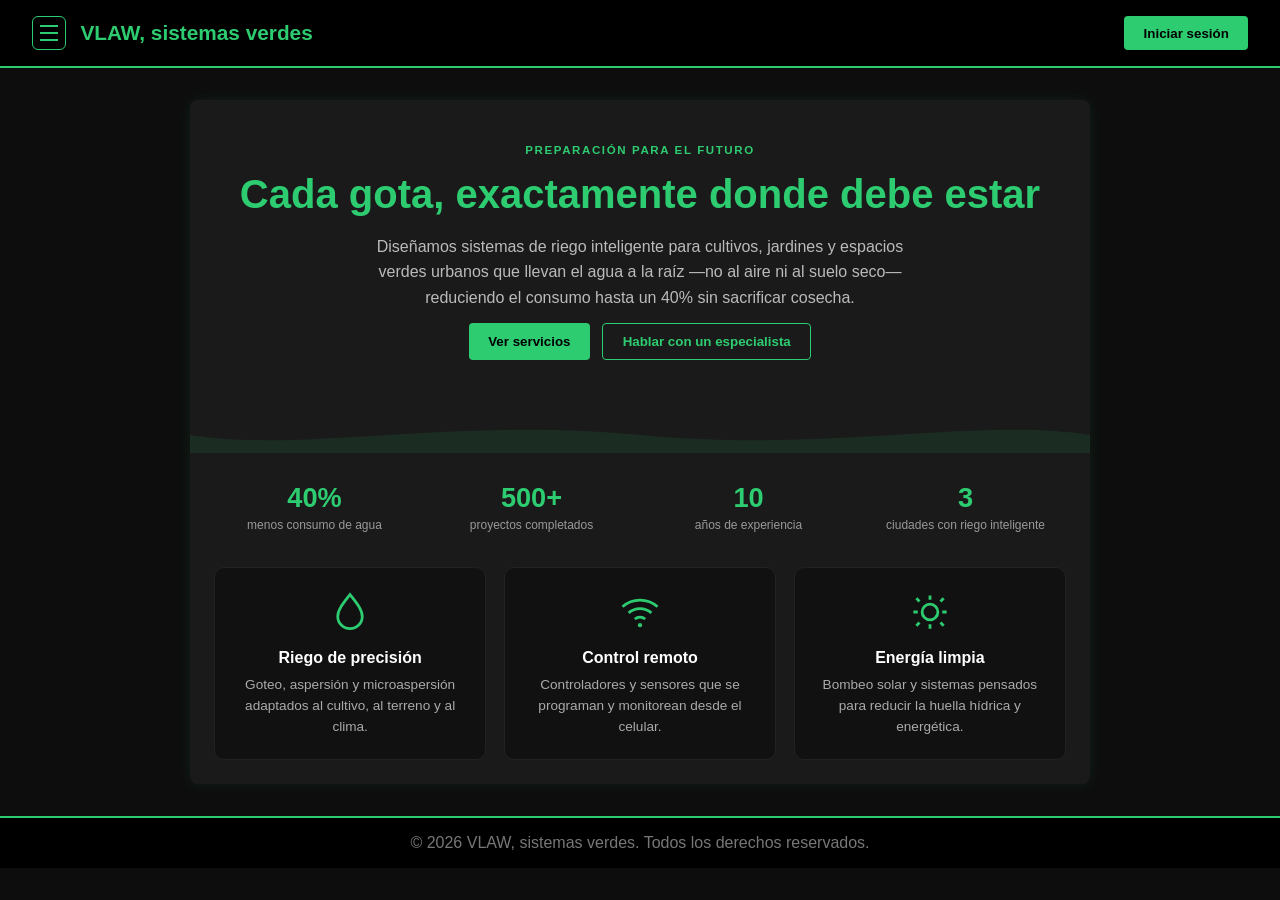
==== index.html @ fd0aefe2 "Rename vlaw.html to index.html" ====
<!DOCTYPE html>
<html lang="es">
<head>
<meta charset="UTF-8">
<meta name="viewport" content="width=device-width, initial-scale=1.0">
<title></title>
<style>
  * { margin: 0; padding: 0; box-sizing: border-box; }
  body {
    font-family: Arial, sans-serif;
    background: #0d0d0d;
    color: #e0e0e0;
  }

  .topbar { position: relative; }

  header {
    background: #000;
    color: #fff;
    padding: 1rem 2rem;
    display: flex;
    justify-content: space-between;
    align-items: center;
    border-bottom: 2px solid #2ecc71;
  }

  .brand { display: flex; align-items: center; gap: 0.9rem; }

  header h1 { color: #2ecc71; font-size: 1.3rem; }

  .btn {
    background: #2ecc71;
    color: #000;
    border: none;
    padding: 0.6rem 1.2rem;
    border-radius: 4px;
    cursor: pointer;
    font-weight: bold;
  }
  .btn:hover { background: #27ae60; }

  .btn-outline {
    background: none;
    border: 1px solid #2ecc71;
    color: #2ecc71;
  }
  .btn-outline:hover { background: rgba(46, 204, 113, 0.12); }

  /* Botón de menú (hamburguesa) */
  .menu-toggle {
    display: flex;
    flex-direction: column;
    justify-content: center;
    gap: 5px;
    width: 34px;
    height: 34px;
    background: none;
    border: 1px solid #2ecc71;
    border-radius: 6px;
    cursor: pointer;
    padding: 0;
  }
  .menu-toggle .bar {
    display: block;
    width: 18px;
    height: 2px;
    margin: 0 auto;
    background: #2ecc71;
    transition: transform 0.25s ease, opacity 0.25s ease;
  }
  .menu-toggle[aria-expanded="true"] .bar:nth-child(1) { transform: translateY(7px) rotate(45deg); }
  .menu-toggle[aria-expanded="true"] .bar:nth-child(2) { opacity: 0; }
  .menu-toggle[aria-expanded="true"] .bar:nth-child(3) { transform: translateY(-7px) rotate(-45deg); }

  /* Menú desplegable de navegación */
  nav.tabs {
    position: absolute;
    top: 100%;
    left: 2rem;
    display: flex;
    flex-direction: column;
    width: 240px;
    max-height: 0;
    overflow: hidden;
    opacity: 0;
    background: #111;
    border: 1px solid #2ecc71;
    border-radius: 0 0 10px 10px;
    box-shadow: 0 14px 30px rgba(0, 0, 0, 0.5);
    transition: max-height 0.28s ease, opacity 0.2s ease;
    z-index: 60;
  }

  nav.tabs.open {
    max-height: 620px;
    opacity: 1;
    padding: 0.4rem 0;
  }

  nav.tabs button {
    background: none;
    border: none;
    color: #ccc;
    text-align: left;
    padding: 0.7rem 1.1rem;
    cursor: pointer;
    font-size: 0.92rem;
    border-left: 3px solid transparent;
  }

  nav.tabs button:hover { color: #2ecc71; background: rgba(46, 204, 113, 0.06); }
  nav.tabs button.active {
    color: #2ecc71;
    border-left: 3px solid #2ecc71;
    font-weight: bold;
    background: rgba(46, 204, 113, 0.08);
  }

  main {
    max-width: 900px;
    margin: 2rem auto;
    padding: 1.5rem;
    background: #1a1a1a;
    border-radius: 8px;
    box-shadow: 0 0 15px rgba(46, 204, 113, 0.1);
    min-height: 50vh;
  }

  .tab-content { display: none; }
  .tab-content.active { display: block; }

  .tab-content h2 { color: #2ecc71; margin-bottom: 1rem; }
  .tab-content p { line-height: 1.6; margin-bottom: 0.8rem; }

  /* ---- Inicio visual (hero, stats, features) ---- */
  .hero { text-align: center; padding: 1rem 0.5rem 2rem; }

  .eyebrow {
    display: inline-block;
    color: #2ecc71;
    text-transform: uppercase;
    letter-spacing: 0.14em;
    font-size: 0.72rem;
    font-weight: bold;
    margin-bottom: 0.9rem;
  }

  .hero-title {
    font-size: clamp(1.7rem, 4vw, 2.5rem);
    line-height: 1.18;
    color: #fff;
    font-weight: 800;
    margin-bottom: 1rem;
  }   

  .hero-sub { 
    max-width: 540px;
    margin: 0 auto 1.6rem;
    color: #bbb;
    line-height: 1.65;
  }

  .hero-actions {
    display: flex;
    gap: 0.8rem;
    justify-content: center;
    flex-wrap: wrap;
  }

  .wave-divider { line-height: 0; margin: 1.6rem -1.5rem 0; }
  .wave-divider svg { width: 100%; height: 36px; display: block; }
  .wave-divider path { fill: rgba(46, 204, 113, 0.1); }

  .stat-grid {
    display: grid;
    grid-template-columns: repeat(auto-fit, minmax(120px, 1fr));
    gap: 1rem;
    text-align: center;
    margin: 1.8rem 0 2.2rem;
  }

  .stat-num { display: block; font-size: 1.7rem; font-weight: 800; color: #2ecc71; }
  .stat-label { display: block; font-size: 0.75rem; color: #999; margin-top: 0.25rem; }

  .feature-grid {
    display: grid;
    grid-template-columns: repeat(auto-fit, minmax(210px, 1fr));
    gap: 1.1rem;
  }

  .feature {
    background: #111;
    border: 1px solid #222;
    border-radius: 10px;
    padding: 1.4rem 1.1rem;
    text-align: center;
    transition: border-color 0.2s ease, transform 0.2s ease;
  }
  .feature:hover { border-color: #2ecc71; transform: translateY(-3px); }

  .feature-icon {
    width: 42px;
    height: 42px;
    margin: 0 auto 0.8rem;
    color: #2ecc71;
  }

  .feature h3 { color: #fff; font-size: 1rem; margin-bottom: 0.4rem; }
  .feature p { font-size: 0.85rem; color: #aaa; line-height: 1.55; margin-bottom: 0; }

  footer {
    text-align: center;
    padding: 1rem;
    background: #000;
    color: #777;
    border-top: 2px solid #2ecc71;
  }

  /* Modal de usuarios */
  .modal-overlay {
    display: none;
    position: fixed;
    top: 0; left: 0; right: 0; bottom: 0;
    background: rgba(0,0,0,0.8);
    justify-content: center;
    align-items: center;
    z-index: 100;
  }
  .modal-overlay.active { display: flex; }

  .modal {
    background: #1a1a1a;
    border: 1px solid #2ecc71;
    padding: 2rem;
    border-radius: 8px;
    width: 90%;
    max-width: 350px;
  }

  .modal h2 { color: #2ecc71; margin-bottom: 1rem; }

  .modal input {
    width: 100%;
    padding: 0.6rem;
    margin-bottom: 0.8rem;
    background: #0d0d0d;
    border: 1px solid #333;
    color: #fff;
    border-radius: 4px;
  }

  .modal .switch-link {
    color: #2ecc71;
    cursor: pointer;
    font-size: 0.85rem;
    text-decoration: underline;
  }

  .modal .close-btn {
    background: none;
    border: none;
    color: #aaa;
    float: right;
    cursor: pointer;
    font-size: 1.2rem;
  }

  .msg { font-size: 0.85rem; margin-top: 0.5rem; }
  .msg.error { color: #e74c3c; }
  .msg.success { color: #2ecc71; }

  #userPanel { display: none; align-items: center; gap: 0.8rem; }

  /* Tarjetas dinámicas genéricas (usadas en todas las pestañas) */
  .card-grid {
    display: grid;
    grid-template-columns: repeat(auto-fit, minmax(230px, 1fr));
    gap: 1rem;
    margin-top: 1rem;
  }

  .info-card {
    background: #111;
    border: 1px solid #2a2a2a;
    border-radius: 8px;
    padding: 1rem;
    transition: border-color 0.2s ease, transform 0.2s ease;
  }

  .info-card:hover {
    border-color: #2ecc71;
    transform: translateY(-2px);
  }

  .info-card h3 {
    color: #2ecc71;
    margin-bottom: 0.5rem;
    font-size: 1.05rem;
  }

  .info-card p {
    font-size: 0.9rem;
    line-height: 1.5;
    color: #ccc;
    margin-bottom: 0.8rem;
  }

  .info-card .info-btn {
    background: none;
    border: 1px solid #2ecc71;
    color: #2ecc71;
    padding: 0.4rem 0.8rem;
    border-radius: 4px;
    cursor: pointer;
    font-size: 0.85rem;
    width: 100%;
  }

  .info-card .info-btn:hover {
    background: #2ecc71;
    color: #000;
  }

  /* Recuadro dinámico de "más información" */
  .info-box {
    display: none;
    margin-top: 0.8rem;
    padding-top: 0.8rem;
    border-top: 1px dashed #333;
  }

  .info-box.active { display: block; }

  .info-box .detalle-text {
    font-size: 0.87rem;
    line-height: 1.55;
    color: #ccc;
    margin-bottom: 0.4rem;
  }

  .info-box .info-img {
    display: block;
    width: 100%;
    height: 150px;
    object-fit: cover;
    border-radius: 6px;
    margin-bottom: 0.7rem;
    background: #0d0d0d;
  }

  .info-box .img-credit {
    font-size: 0.7rem;
    color: #666;
    margin-bottom: 0;
  }

  /* Variante acordeón para Preguntas Frecuentes */
  .faq-grid { grid-template-columns: 1fr; }
  .faq-grid .info-card { padding: 0.9rem 1.1rem; }
  .faq-grid .info-card h3 { font-size: 0.95rem; margin-bottom: 0; }
  .faq-grid .info-btn { width: auto; margin-top: 0.6rem; }
</style>
</head>
<body>

<div class="topbar" id="topBar">
  <header>
    <div class="brand">
      <button class="menu-toggle" id="menuToggle" aria-label="Abrir menú de navegación" aria-expanded="false">
        <span class="bar"></span>
        <span class="bar"></span>
        <span class="bar"></span>
      </button>
      <h1>VLAW, sistemas verdes</h1>
    </div>
    <div id="authArea">
      <button class="btn" id="loginBtn">Iniciar sesión</button>
      <div id="userPanel">
        <span id="userName" style="color:#2ecc71;"></span>
        <button class="btn" id="logoutBtn">Salir</button>
      </div>
    </div>
  </header>

  <nav class="tabs" id="tabsNav"></nav>
</div>

<main id="contenido"></main>

<footer>
  <p>&copy; 2026 VLAW, sistemas verdes.
    Todos los derechos reservados.</p>
</footer>

<!-- Modal de Login/Registro -->
<div class="modal-overlay" id="modalOverlay">
  <div class="modal">
    <button class="close-btn" id="closeModal">&times;</button>

    <div id="loginForm">
      <h2>Iniciar sesión</h2>
      <input type="text" id="loginUser" placeholder="Usuario">
      <input type="password" id="loginPass" placeholder="Contraseña">
      <button class="btn" id="loginSubmit" style="width:100%;">Entrar</button>
      <p class="msg" id="loginMsg"></p>
      <p style="margin-top:1rem;">¿No tienes cuenta?
        <span class="switch-link" id="showRegister">Regístrate</span>
      </p>
    </div>

    <div id="registerForm" style="display:none;">
      <h2>Crear cuenta</h2>
      <input type="text" id="regUser" placeholder="Usuario">
      <input type="password" id="regPass" placeholder="Contraseña">
      <button class="btn" id="registerSubmit" style="width:100%;">Registrarme</button>
      <p class="msg" id="registerMsg"></p>
      <p style="margin-top:1rem;">¿Ya tienes cuenta?
        <span class="switch-link" id="showLogin">Inicia sesión</span>
      </p>
    </div>
  </div>
</div>

<script>
  // ---------- Contenido de las 10 pestañas ----------
  const tabs = [
    {
      title: "Inicio",
      content: `
      <div class="hero">
        <span class="eyebrow">Preparación para el futuro</span>
        <h2 class="hero-title">Cada gota, exactamente donde debe estar</h2>
        <p class="hero-sub">Diseñamos sistemas de riego inteligente para cultivos, jardines y espacios verdes urbanos que llevan el agua a la raíz —no al aire ni al suelo seco— reduciendo el consumo hasta un 40% sin sacrificar cosecha.</p>
        <div class="hero-actions">
          <button class="btn" id="heroCta">Ver servicios</button>
          <button class="btn btn-outline" id="heroContact">Hablar con un especialista</button>
        </div>
      </div>

      <div class="wave-divider" aria-hidden="true">
        <svg viewBox="0 0 1200 60" preserveAspectRatio="none">
          <path d="M0,30 C150,60 350,0 600,30 C850,60 1050,0 1200,30 L1200,60 L0,60 Z"></path>
        </svg>
      </div>

      <div class="stat-grid">
        <div class="stat"><span class="stat-num">40%</span><span class="stat-label">menos consumo de agua</span></div>
        <div class="stat"><span class="stat-num">500+</span><span class="stat-label">proyectos completados</span></div>
        <div class="stat"><span class="stat-num">10</span><span class="stat-label">años de experiencia</span></div>
        <div class="stat"><span class="stat-num">3</span><span class="stat-label">ciudades con riego inteligente</span></div>
      </div>

      <div class="feature-grid">
        <div class="feature">
          <svg class="feature-icon" viewBox="0 0 24 24" fill="none" stroke="currentColor" stroke-width="1.6">
            <path d="M12 2c3.5 4.5 7 8.5 7 12.5A7 7 0 1 1 5 14.5C5 10.5 8.5 6.5 12 2Z"/>
          </svg>
          <h3>Riego de precisión</h3>
          <p>Goteo, aspersión y microaspersión adaptados al cultivo, al terreno y al clima.</p>
        </div>
        <div class="feature">
          <svg class="feature-icon" viewBox="0 0 24 24" fill="none" stroke="currentColor" stroke-width="1.6">
            <path d="M2 9a15 15 0 0 1 20 0M5.5 12.5a10 10 0 0 1 13 0M9 16a5 5 0 0 1 6 0"/>
            <circle cx="12" cy="19.5" r="1.2" fill="currentColor" stroke="none"/>
          </svg>
          <h3>Control remoto</h3>
          <p>Controladores y sensores que se programan y monitorean desde el celular.</p>
        </div>
        <div class="feature">
          <svg class="feature-icon" viewBox="0 0 24 24" fill="none" stroke="currentColor" stroke-width="1.6">
            <circle cx="12" cy="12" r="4.5"/>
            <path d="M12 2.5v2.5M12 19v2.5M4.2 4.2l1.8 1.8M18 18l1.8 1.8M2.5 12H5M19 12h2.5M4.2 19.8 6 18M18 6l1.8-1.8"/>
          </svg>
          <h3>Energía limpia</h3>
          <p>Bombeo solar y sistemas pensados para reducir la huella hídrica y energética.</p>
        </div>
      </div>`
    },
    {
      title: "Sobre Nosotros",
      content: `<h2>Sobre Nosotros</h2>
      <p>Fundada en 2015, VLAW, sistemas verdes nació con la misión de reducir el desperdicio de agua en la agricultura.</p>
      <div class="card-grid" id="grid-sobre"></div>`
    },
    {
      title: "Servicios",
      content: `<h2>Nuestros Servicios</h2>
      <p>Diseño e instalación de sistemas de riego, mantenimiento y consultoría en eficiencia hídrica.</p>
      <div class="card-grid" id="serviciosGrid"></div>`
    },
    {
      title: "Sistemas de Riego",
      content: `<h2>Sistemas de Riego</h2>
      <p>Cada cultivo y cada terreno necesita un método distinto. Estas son nuestras principales tecnologías.</p>
      <div class="card-grid" id="grid-sistemas"></div>`
    },
    {
      title: "Productos",
      content: `<h2>Productos</h2>
      <p>Equipamiento de alta durabilidad, pensado para funcionar en campo durante años.</p>
      <div class="card-grid" id="grid-productos"></div>`
    },
    {
      title: "Proyectos",
      content: `<h2>Proyectos Destacados</h2>
      <p>Algunos de los proyectos que reflejan nuestro trabajo en distintas escalas.</p>
      <div class="card-grid" id="grid-proyectos"></div>`
    },
    {
      title: "Clientes",
      content: `<h2>Nuestros Clientes</h2>
      <p>Más de 500 proyectos completados junto a distintos tipos de clientes en los últimos 10 años.</p>
      <div class="card-grid" id="grid-clientes"></div>`
    },
    {
      title: "Sostenibilidad",
      content: `<h2>Sostenibilidad</h2>
      <p>El agua es un recurso finito. Así es como la cuidamos en cada proyecto.</p>
      <div class="card-grid" id="grid-sostenibilidad"></div>`
    },
    {
      title: "Preguntas Frecuentes",
      content: `<h2>Preguntas Frecuentes</h2>
      <p>Toca una pregunta para ver la respuesta.</p>
      <div class="card-grid faq-grid" id="grid-faq"></div>`
    },
    {
      title: "Contacto",
      content: `<h2>Contacto</h2>
      <p>Escríbenos directamente o elige el área con la que quieres hablar.</p>
      <div class="card-grid" id="grid-contacto"></div>
      <p style="margin-top:1.2rem; color:#888; font-size:0.85rem;">Correo general: contacto@vlaw.com · Tel: +52 55 1234 5678 · Av. del Agua 123, Ciudad Verde.</p>`
    }
  ];

  const tabsNav = document.getElementById('tabsNav');
  const contenido = document.getElementById('contenido');
  const menuToggle = document.getElementById('menuToggle');

  function cerrarMenu() {
    tabsNav.classList.remove('open');
    menuToggle.setAttribute('aria-expanded', 'false');
  }

  menuToggle.addEventListener('click', (e) => {
    e.stopPropagation();
    const abierto = tabsNav.classList.toggle('open');
    menuToggle.setAttribute('aria-expanded', abierto ? 'true' : 'false');
  });

  document.addEventListener('click', (e) => {
    if (!tabsNav.contains(e.target) && !menuToggle.contains(e.target)) {
      cerrarMenu();
    }
  });

  tabs.forEach((tab, i) => {
    const btn = document.createElement('button');
    btn.textContent = tab.title;
    btn.className = i === 0 ? 'active' : '';
    btn.addEventListener('click', () => {
      activarTab(i);
      cerrarMenu();
    });
    tabsNav.appendChild(btn);

    const div = document.createElement('div');
    div.className = 'tab-content' + (i === 0 ? ' active' : '');
    div.innerHTML = tab.content;
    contenido.appendChild(div);
  });

  document.getElementById('heroCta')?.addEventListener('click', () => activarTab(2));
  document.getElementById('heroContact')?.addEventListener('click', () => activarTab(9));

  function activarTab(index) {
    document.querySelectorAll('nav.tabs button').forEach((b, i) => {
      b.classList.toggle('active', i === index);
    });
    document.querySelectorAll('.tab-content').forEach((c, i) => {
      c.classList.toggle('active', i === index);
    });
  }

  // ---------- Motor genérico de tarjetas dinámicas ----------
  // Cada pestaña (excepto Inicio) usa este mismo motor para pintar
  // tarjetas con un recuadro expandible de "más información": texto
  // ampliado + una foto de referencia del tema.
  function crearTarjetas(gridId, items, opciones = {}) {
    const grid = document.getElementById(gridId);
    if (!grid) return;

    const textoBoton = opciones.textoBoton || 'Más información';

    grid.innerHTML = items.map(it => `
      <div class="info-card" data-id="${it.id}">
        <h3>${it.titulo}</h3>
        ${it.resumen ? `<p>${it.resumen}</p>` : ''}
        <button class="info-btn" data-target="info-${gridId}-${it.id}" data-default-text="${textoBoton}">${textoBoton}</button>
        <div class="info-box" id="info-${gridId}-${it.id}">
          ${it.imagen ? `<img class="info-img" src="${it.imagen.src}" alt="${it.imagen.alt}" loading="lazy">` : ''}
          ${it.detalle ? `<p class="detalle-text">${it.detalle}</p>` : ''}
          ${it.imagen ? `<p class="img-credit">Foto: ${it.imagen.credito}</p>` : ''}
        </div>
      </div>
    `).join('');

    // Botón "Más información" / "Ver respuesta": abre/cierra el recuadro de esa tarjeta
    grid.querySelectorAll('.info-btn').forEach(btn => {
      btn.addEventListener('click', () => {
        const box = document.getElementById(btn.dataset.target);
        const yaActivo = box.classList.contains('active');
        grid.querySelectorAll('.info-box.active').forEach(b => b.classList.remove('active'));
        grid.querySelectorAll('.info-btn').forEach(b => { b.textContent = b.dataset.defaultText; });
        if (!yaActivo) {
          box.classList.add('active');
          btn.textContent = 'Ocultar';
        }
      });
    });
  }

  // Imágenes libres (Wikimedia Commons) reutilizadas por tema
  const img = (archivo, alt, credito) => ({
    src: `https://commons.wikimedia.org/wiki/Special:FilePath/${archivo}?width=500`,
    alt, credito
  });

  const fotoGoteo = img('Drip_irrigation_%282552390830%29.jpg', 'Riego por goteo en un cultivo', 'Wikimedia Commons (CC BY 2.0)');
  const fotoGoteoMulch = img('Drip_irrigation_and_mulching.jpg', 'Riego por goteo con cobertura de mulch', 'Wikimedia Commons (CC BY-SA 4.0)');
  const fotoVinedo = img('VineyardDrip.JPG', 'Riego por goteo en un viñedo', 'Wikimedia Commons');
  const fotoFuga = img('Irrigation_drip_leaks.jpg', 'Mantenimiento de líneas de goteo', 'Wikimedia Commons (CC BY-SA 4.0)');
  const fotoAspersor = img('Sprinkler03.jpg', 'Aspersor de riego en funcionamiento', 'Wikimedia Commons');
  const fotoAspersor2 = img('Irrigational_sprinkler.jpg', 'Aspersor rociando un campo', 'Wikimedia Commons');
  const fotoSensor = img('Soil_moisture_sensor.JPG', 'Sensor de humedad instalado en el suelo', 'Wikimedia Commons (CC BY-SA 4.0)');
  const fotoSistema = img('Irrigation_system.JPG', 'Sistema de riego automatizado', 'Wikimedia Commons');
  const fotoSolar = img('Solar_panels_on_the_edge_of_farm.jpg', 'Paneles solares junto a un campo de cultivo', 'Wikimedia Commons');

  // ---------- Contenido de cada pestaña ----------
  crearTarjetas('grid-sobre', [
    { id: 'mision', titulo: 'Nuestra Misión', resumen: 'Reducir el desperdicio de agua en la agricultura con tecnología accesible.',
      detalle: 'Diseñamos e instalamos sistemas que entregan exactamente el agua que cada cultivo necesita, ni una gota más, ayudando a productores a rendir más usando menos recursos.',
      imagen: fotoVinedo },
    { id: 'equipo', titulo: 'Nuestro Equipo', resumen: 'Ingenieros agrónomos e hidráulicos con experiencia real en campo.',
      detalle: 'Combinamos conocimiento agronómico e hidráulico para diseñar soluciones que funcionan en la práctica, acompañando cada proyecto de principio a fin.',
      imagen: fotoFuga },
    { id: 'valores', titulo: 'Nuestros Valores', resumen: 'Sostenibilidad, precisión y cercanía con cada cliente.',
      detalle: 'Recomendamos lo que el terreno realmente necesita, damos seguimiento después de la instalación y medimos resultados, no solo entregamos equipos.',
      imagen: fotoSolar }
  ]);

  crearTarjetas('serviciosGrid', [
    { id: 'goteo', titulo: 'Riego por Goteo', resumen: 'Aplicación precisa de agua directamente en la raíz de cada planta.',
      detalle: 'Ideal para huertos y cultivos en hilera. Minimiza la evaporación y el crecimiento de maleza, siendo el sistema más eficiente para cultivos de alto valor.',
      imagen: fotoGoteo },
    { id: 'aspersion', titulo: 'Riego por Aspersión', resumen: 'Cobertura uniforme para jardines, céspedes y áreas verdes.',
      detalle: 'Simula la lluvia natural cubriendo grandes superficies de forma pareja. Recomendado para pastos, forrajes y áreas verdes extensas.',
      imagen: fotoAspersor },
    { id: 'microaspersion', titulo: 'Microaspersión', resumen: 'Solución intermedia entre goteo y aspersión.',
      detalle: 'Perfecta para viveros y cultivos sensibles que necesitan humedad constante sin encharcar el suelo.',
      imagen: fotoGoteoMulch },
    { id: 'mantenimiento', titulo: 'Mantenimiento Preventivo y Correctivo', resumen: 'Revisiones periódicas y reparación de sistemas.',
      detalle: 'Programamos visitas de revisión para detectar fugas, obstrucciones o desgaste antes de que afecten tu cosecha o jardín.',
      imagen: fotoFuga },
    { id: 'consultoria', titulo: 'Consultoría en Eficiencia Hídrica', resumen: 'Análisis para reducir el consumo de agua sin afectar la producción.',
      detalle: 'Evaluamos tu sistema actual y te entregamos un plan concreto para ahorrar agua y energía sin sacrificar rendimiento.',
      imagen: fotoSensor },
    { id: 'automatizacion', titulo: 'Automatización y Control Remoto', resumen: 'Programa y monitorea el riego desde cualquier lugar.',
      detalle: 'Controladores inteligentes conectados a internet que te avisan si algo falla y permiten ajustar horarios desde el celular.',
      imagen: fotoSistema }
  ]);

  crearTarjetas('grid-sistemas', [
    { id: 'goteo2', titulo: 'Riego por Goteo', resumen: 'Ideal para huertos y cultivos en hilera.',
      detalle: 'Entrega agua gota a gota directo a la raíz, reduciendo pérdidas por evaporación y viento.',
      imagen: fotoGoteo },
    { id: 'aspersion2', titulo: 'Riego por Aspersión', resumen: 'Cobertura uniforme para jardines y céspedes.',
      detalle: 'Distribuye agua como lluvia artificial, cubriendo grandes extensiones de forma pareja.',
      imagen: fotoAspersor2 },
    { id: 'subterraneo', titulo: 'Riego Subterráneo', resumen: 'Máxima eficiencia con mínima evaporación.',
      detalle: 'Las líneas se instalan bajo tierra, entregando agua directo a la zona radicular. Ideal para climas cálidos y secos.',
      imagen: fotoGoteoMulch }
  ]);

  crearTarjetas('grid-productos', [
    { id: 'controladores', titulo: 'Controladores Automáticos', resumen: 'Programa y monitorea el riego con conexión remota.',
      detalle: 'Permiten crear horarios de riego, recibir alertas y ajustar el sistema desde el celular, incluso desde otra ciudad.',
      imagen: fotoSistema },
    { id: 'sensores', titulo: 'Sensores de Humedad', resumen: 'Miden en tiempo real la humedad del suelo.',
      detalle: 'El sistema solo riega cuando el suelo realmente lo necesita, evitando el desperdicio de agua y energía.',
      imagen: fotoSensor },
    { id: 'tuberias', titulo: 'Tuberías y Goteros', resumen: 'Materiales de alta durabilidad para uso en campo.',
      detalle: 'Resistentes a rayos UV, presión y obstrucciones, pensados para años de uso continuo con mínimo mantenimiento.',
      imagen: fotoFuga }
  ]);

  crearTarjetas('grid-proyectos', [
    { id: 'vinedos', titulo: 'Viñedos · 200 hectáreas', resumen: 'Modernización completa de un sistema de riego tradicional.',
      detalle: 'Reemplazamos aspersión antigua por goteo tecnificado, reduciendo el consumo de agua en más de un tercio sin afectar la producción.',
      imagen: fotoVinedo },
    { id: 'parques', titulo: 'Parques Públicos', resumen: 'Riego inteligente en tres ciudades.',
      detalle: 'Instalamos controladores automáticos y sensores de humedad en áreas verdes municipales, bajando costos de mantenimiento.',
      imagen: fotoAspersor },
    { id: 'coop-proy', titulo: 'Cooperativas Agrícolas', resumen: 'Sistemas compartidos para pequeños productores.',
      detalle: 'Diseñamos infraestructura de riego colectiva que varias familias administran de forma conjunta, reduciendo el costo por hectárea.',
      imagen: fotoGoteoMulch }
  ]);

  crearTarjetas('grid-clientes', [
    { id: 'agricultores', titulo: 'Agricultores Independientes', resumen: 'Soluciones a la medida del tamaño de cada predio.',
      detalle: 'Acompañamos desde el diagnóstico hasta la instalación, con planes de pago flexibles.',
      imagen: fotoGoteo },
    { id: 'cooperativas', titulo: 'Cooperativas Agrícolas', resumen: 'Proyectos colectivos con múltiples beneficiarios.',
      detalle: 'Coordinamos instalaciones donde varias familias comparten infraestructura, optimizando costos.',
      imagen: fotoGoteoMulch },
    { id: 'municipios', titulo: 'Municipios', resumen: 'Riego eficiente para espacios públicos.',
      detalle: 'Trabajamos con gobiernos locales para modernizar el riego de parques, camellones y áreas verdes urbanas.',
      imagen: fotoAspersor }
  ]);

  crearTarjetas('grid-sostenibilidad', [
    { id: 'ahorro', titulo: 'Ahorro de Agua', resumen: 'Hasta 40% menos consumo frente a métodos tradicionales.',
      detalle: 'La combinación de riego de precisión y sensores de humedad evita el desperdicio, entregando solo el agua que la planta necesita.',
      imagen: fotoGoteo },
    { id: 'energia', titulo: 'Energía Solar', resumen: 'Bombeo de agua con energía limpia.',
      detalle: 'Instalamos sistemas de bombeo solar que reducen la dependencia de combustibles fósiles y bajan los costos operativos.',
      imagen: fotoSolar },
    { id: 'impacto', titulo: 'Impacto Ambiental', resumen: 'Menos presión sobre fuentes de agua locales.',
      detalle: 'Cada sistema que instalamos ayuda a preservar acuíferos y ríos, protegiendo el recurso para las próximas generaciones.',
      imagen: fotoSistema }
  ]);

  crearTarjetas('grid-faq', [
    { id: 'tiempo', titulo: '¿Cuánto tiempo toma una instalación?',
      detalle: 'Entre 3 y 10 días según el tamaño y la complejidad del proyecto.' },
    { id: 'garantia', titulo: '¿Ofrecen garantía?',
      detalle: 'Sí, todos nuestros sistemas cuentan con 2 años de garantía sobre equipos e instalación.' },
    { id: 'costo', titulo: '¿Cómo se calcula el costo?',
      detalle: 'Depende del área, el tipo de sistema y el terreno. Hacemos una visita técnica gratuita para entregar una cotización precisa.' }
  ], { textoBoton: 'Ver respuesta' });

  crearTarjetas('grid-contacto', [
    { id: 'ventas', titulo: 'Ventas', resumen: 'Cotizaciones y nuevos proyectos.',
      detalle: 'Cuéntanos sobre tu terreno o jardín y te ayudamos a elegir el sistema adecuado. Correo: ventas@vlaw.com',
      imagen: fotoVinedo },
    { id: 'soporte', titulo: 'Soporte Técnico', resumen: 'Ayuda con sistemas ya instalados.',
      detalle: 'Si tienes un sistema VLAW, sistemas verdes y necesitas mantenimiento o revisión, escríbenos. Correo: soporte@vlaw.com',
      imagen: fotoFuga },
    { id: 'oficinas', titulo: 'Oficinas', resumen: 'Av. del Agua 123, Ciudad Verde.',
      detalle: 'Visítanos con cita previa para conocer nuestros equipos de demostración. Tel: +52 55 1234 5678',
      imagen: fotoSistema }
  ]);

  // ---------- Sistema de usuarios (en memoria) ----------
  const usuarios = []; // { user, pass }
  let usuarioActual = null;

  const modalOverlay = document.getElementById('modalOverlay');
  const loginBtn = document.getElementById('loginBtn');
  const closeModal = document.getElementById('closeModal');
  const loginForm = document.getElementById('loginForm');
  const registerForm = document.getElementById('registerForm');
  const showRegister = document.getElementById('showRegister');
  const showLogin = document.getElementById('showLogin');
  const userPanel = document.getElementById('userPanel');
  const userNameSpan = document.getElementById('userName');
  const logoutBtn = document.getElementById('logoutBtn');

  loginBtn.addEventListener('click', () => modalOverlay.classList.add('active'));
  closeModal.addEventListener('click', () => modalOverlay.classList.remove('active'));

  showRegister.addEventListener('click', () => {
    loginForm.style.display = 'none';
    registerForm.style.display = 'block';
  });

  showLogin.addEventListener('click', () => {
    registerForm.style.display = 'none';
    loginForm.style.display = 'block';
  });

  document.getElementById('registerSubmit').addEventListener('click', () => {
    const user = document.getElementById('regUser').value.trim();
    const pass = document.getElementById('regPass').value.trim();
    const msg = document.getElementById('registerMsg');

    if (!user || !pass) {
      msg.textContent = 'Completa todos los campos.';
      msg.className = 'msg error';
      return;
    }
    if (usuarios.find(u => u.user === user)) {
      msg.textContent = 'Ese usuario ya existe.';
      msg.className = 'msg error';
      return;
    }
    usuarios.push({ user, pass });
    msg.textContent = 'Cuenta creada. Ahora inicia sesión.';
    msg.className = 'msg success';
    document.getElementById('regUser').value = '';
    document.getElementById('regPass').value = '';
  });

  document.getElementById('loginSubmit').addEventListener('click', () => {
    const user = document.getElementById('loginUser').value.trim();
    const pass = document.getElementById('loginPass').value.trim();
    const msg = document.getElementById('loginMsg');

    const encontrado = usuarios.find(u => u.user === user && u.pass === pass);
    if (!encontrado) {
      msg.textContent = 'Usuario o contraseña incorrectos.';
      msg.className = 'msg error';
      return;
    }

    usuarioActual = encontrado.user;
    msg.textContent = '';
    modalOverlay.classList.remove('active');
    mostrarSesionIniciada();
  });

  function mostrarSesionIniciada() {
    loginBtn.style.display = 'none';
    userPanel.style.display = 'flex';
    userNameSpan.textContent = `Hola, ${usuarioActual}`;
  }

  logoutBtn.addEventListener('click', () => {
    usuarioActual = null;
    loginBtn.style.display = 'inline-block';
    userPanel.style.display = 'none';
    document.getElementById('loginUser').value = '';
    document.getElementById('loginPass').value = '';
  });
</script>

</body>
</html>
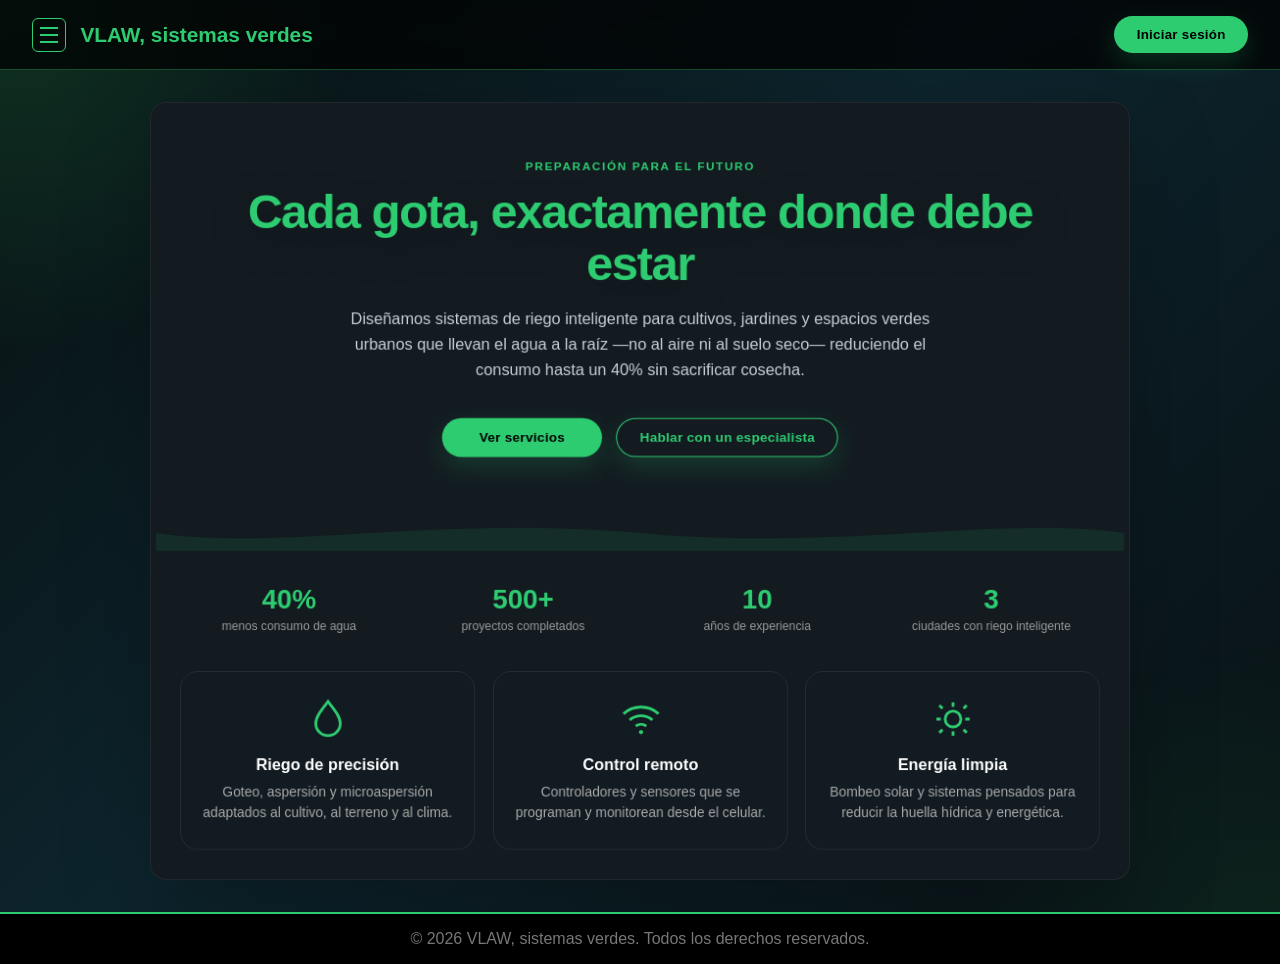
==== commit 435515b2: "Rename vlaw.html to index.html" ====
--- a/index.html
+++ b/index.html
@@ -6,22 +6,39 @@
 <title></title>
 <style>
   * { margin: 0; padding: 0; box-sizing: border-box; }
+  @keyframes pulseBG {
+    0%, 100% { transform: scale(1); }
+    50% { transform: scale(1.02); }
+  }
+
+  @keyframes fadeInUp {
+    from { opacity: 0; transform: translateY(18px); }
+    to { opacity: 1; transform: translateY(0); }
+  }
+
   body {
-    font-family: Arial, sans-serif;
-    background: #0d0d0d;
+    font-family: 'Inter', Arial, sans-serif;
+    min-height: 100vh;
+    background: radial-gradient(circle at top left, rgba(46, 204, 113, 0.18), transparent 22%), radial-gradient(circle at bottom right, rgba(46, 204, 113, 0.1), transparent 20%), linear-gradient(135deg, #08100f 0%, #0d242d 45%, #091012 100%);
     color: #e0e0e0;
+    overflow-x: hidden;
+    animation: pulseBG 16s ease-in-out infinite;
   }
 
   .topbar { position: relative; }
 
   header {
-    background: #000;
+    background: rgba(0, 0, 0, 0.72);
     color: #fff;
     padding: 1rem 2rem;
     display: flex;
     justify-content: space-between;
     align-items: center;
-    border-bottom: 2px solid #2ecc71;
+    border-bottom: 1px solid rgba(46, 204, 113, 0.35);
+    backdrop-filter: blur(12px);
+    position: sticky;
+    top: 0;
+    z-index: 80;
   }
 
   .brand { display: flex; align-items: center; gap: 0.9rem; }
@@ -32,12 +49,19 @@
     background: #2ecc71;
     color: #000;
     border: none;
-    padding: 0.6rem 1.2rem;
-    border-radius: 4px;
+    padding: 0.7rem 1.4rem;
+    border-radius: 999px;
     cursor: pointer;
     font-weight: bold;
-  }
-  .btn:hover { background: #27ae60; }
+    letter-spacing: 0.02em;
+    box-shadow: 0 10px 25px rgba(46, 204, 113, 0.18);
+    transition: background 0.2s ease, transform 0.2s ease, box-shadow 0.2s ease;
+  }
+  .btn:hover {
+    background: #27ae60;
+    transform: translateY(-1px);
+    box-shadow: 0 14px 28px rgba(46, 204, 113, 0.25);
+  }
 
   .btn-outline {
     background: none;
@@ -79,16 +103,21 @@
     left: 2rem;
     display: flex;
     flex-direction: column;
-    width: 240px;
+    width: 260px;
     max-height: 0;
     overflow: hidden;
     opacity: 0;
-    background: #111;
-    border: 1px solid #2ecc71;
-    border-radius: 0 0 10px 10px;
-    box-shadow: 0 14px 30px rgba(0, 0, 0, 0.5);
-    transition: max-height 0.28s ease, opacity 0.2s ease;
+    background: rgba(17, 17, 17, 0.96);
+    border: 1px solid rgba(46, 204, 113, 0.45);
+    border-radius: 0 0 14px 14px;
+    box-shadow: 0 18px 45px rgba(0, 0, 0, 0.45);
+    transition: max-height 0.28s ease, opacity 0.24s ease, transform 0.2s ease;
+    transform: translateY(-10px);
     z-index: 60;
+  }
+
+  nav.tabs.open {
+    transform: translateY(0);
   }
 
   nav.tabs.open {
@@ -102,38 +131,60 @@
     border: none;
     color: #ccc;
     text-align: left;
-    padding: 0.7rem 1.1rem;
+    padding: 0.9rem 1.1rem;
     cursor: pointer;
-    font-size: 0.92rem;
+    font-size: 0.95rem;
     border-left: 3px solid transparent;
-  }
-
-  nav.tabs button:hover { color: #2ecc71; background: rgba(46, 204, 113, 0.06); }
+    transition: color 0.2s ease, background 0.2s ease, transform 0.2s ease;
+  }
+
   nav.tabs button.active {
     color: #2ecc71;
     border-left: 3px solid #2ecc71;
     font-weight: bold;
     background: rgba(46, 204, 113, 0.08);
-  }
+    transform: translateX(2px);
+  }
+
+  nav.tabs button:hover { color: #2ecc71; background: rgba(46, 204, 113, 0.06); }
 
   main {
-    max-width: 900px;
+    max-width: 980px;
     margin: 2rem auto;
-    padding: 1.5rem;
-    background: #1a1a1a;
-    border-radius: 8px;
-    box-shadow: 0 0 15px rgba(46, 204, 113, 0.1);
-    min-height: 50vh;
-  }
-
-  .tab-content { display: none; }
-  .tab-content.active { display: block; }
+    padding: 1.8rem;
+    background: rgba(20, 28, 34, 0.96);
+    border-radius: 16px;
+    border: 1px solid rgba(255, 255, 255, 0.05);
+    box-shadow: 0 30px 90px rgba(0, 0, 0, 0.22);
+    min-height: 55vh;
+    overflow: hidden;
+  }
+
+  .tab-content {
+    display: none;
+    opacity: 0;
+    transform: translateY(18px);
+    transition: opacity 0.28s ease, transform 0.28s ease;
+    will-change: opacity, transform;
+  }
+  .tab-content.fade-enter {
+    opacity: 0;
+    transform: translateY(18px);
+  }
+  .tab-content.active {
+    display: block;
+    opacity: 1;
+    transform: translateY(0);
+  }
+  .tab-content.active.fade-enter {
+    animation: fadeInUp 0.42s ease both;
+  }
 
   .tab-content h2 { color: #2ecc71; margin-bottom: 1rem; }
   .tab-content p { line-height: 1.6; margin-bottom: 0.8rem; }
 
   /* ---- Inicio visual (hero, stats, features) ---- */
-  .hero { text-align: center; padding: 1rem 0.5rem 2rem; }
+  .hero { text-align: center; padding: 1.5rem 0.8rem 2rem; animation: fadeInUp 0.8s ease both; }
 
   .eyebrow {
     display: inline-block;
@@ -146,25 +197,33 @@
   }
 
   .hero-title {
-    font-size: clamp(1.7rem, 4vw, 2.5rem);
-    line-height: 1.18;
-    color: #fff;
-    font-weight: 800;
+    font-size: clamp(2rem, 5vw, 3rem);
+    line-height: 1.08;
+    color: #ffffff;
+    font-weight: 900;
     margin-bottom: 1rem;
-  }   
-
-  .hero-sub { 
-    max-width: 540px;
-    margin: 0 auto 1.6rem;
-    color: #bbb;
-    line-height: 1.65;
+    letter-spacing: -0.03em;
+    text-shadow: 0 12px 40px rgba(0, 0, 0, 0.35);
+  }
+
+  .hero-sub {
+    max-width: 620px;
+    margin: 0 auto 1.8rem;
+    color: #c8cfd6;
+    line-height: 1.75;
+    font-size: 1rem;
   }
 
   .hero-actions {
-    display: flex;
-    gap: 0.8rem;
+    display: inline-flex;
+    gap: 0.9rem;
     justify-content: center;
     flex-wrap: wrap;
+    margin-top: 1.4rem;
+  }
+
+  .hero-actions .btn {
+    min-width: 160px;
   }
 
   .wave-divider { line-height: 0; margin: 1.6rem -1.5rem 0; }
@@ -173,10 +232,10 @@
 
   .stat-grid {
     display: grid;
-    grid-template-columns: repeat(auto-fit, minmax(120px, 1fr));
+    grid-template-columns: repeat(auto-fit, minmax(140px, 1fr));
     gap: 1rem;
     text-align: center;
-    margin: 1.8rem 0 2.2rem;
+    margin: 2rem 0 2.4rem;
   }
 
   .stat-num { display: block; font-size: 1.7rem; font-weight: 800; color: #2ecc71; }
@@ -189,14 +248,20 @@
   }
 
   .feature {
-    background: #111;
-    border: 1px solid #222;
-    border-radius: 10px;
-    padding: 1.4rem 1.1rem;
+    background: rgba(18, 28, 34, 0.95);
+    border: 1px solid rgba(255,255,255,0.08);
+    border-radius: 18px;
+    padding: 1.6rem 1.3rem;
     text-align: center;
-    transition: border-color 0.2s ease, transform 0.2s ease;
-  }
-  .feature:hover { border-color: #2ecc71; transform: translateY(-3px); }
+    transition: border-color 0.24s ease, transform 0.24s ease, box-shadow 0.24s ease, background 0.24s ease;
+    will-change: transform, box-shadow, background;
+  }
+  .feature:hover {
+    background: rgba(34, 50, 62, 0.96);
+    border-color: #2ecc71;
+    transform: translateY(-6px);
+    box-shadow: 0 24px 45px rgba(46, 204, 113, 0.16);
+  }
 
   .feature-icon {
     width: 42px;
@@ -221,12 +286,21 @@
     display: none;
     position: fixed;
     top: 0; left: 0; right: 0; bottom: 0;
-    background: rgba(0,0,0,0.8);
+    background: rgba(0,0,0,0.72);
     justify-content: center;
     align-items: center;
     z-index: 100;
   }
   .modal-overlay.active { display: flex; }
+  .modal {
+    opacity: 0;
+    transform: translateY(-18px);
+    transition: opacity 0.28s ease, transform 0.28s ease;
+  }
+  .modal-overlay.active .modal {
+    opacity: 1;
+    transform: translateY(0);
+  }
 
   .modal {
     background: #1a1a1a;
@@ -249,6 +323,34 @@
     border-radius: 4px;
   }
 
+  .profile-form {
+    margin-top: 1rem;
+  }
+
+  .profile-form h3 {
+    color: #fff;
+    margin-bottom: 0.8rem;
+  }
+
+  .profile-form input {
+    width: 100%;
+    padding: 0.6rem;
+    margin-bottom: 0.8rem;
+    background: #0d0d0d;
+    border: 1px solid #333;
+    color: #fff;
+    border-radius: 4px;
+  }
+
+  .profile-form button {
+    width: 100%;
+    margin-top: 0.4rem;
+  }
+
+  .profile-form #profileMsg {
+    margin-top: 0.6rem;
+  }
+
   .modal .switch-link {
     color: #2ecc71;
     cursor: pointer;
@@ -280,16 +382,18 @@
   }
 
   .info-card {
-    background: #111;
-    border: 1px solid #2a2a2a;
-    border-radius: 8px;
-    padding: 1rem;
-    transition: border-color 0.2s ease, transform 0.2s ease;
+    background: rgba(16, 24, 32, 0.95);
+    border: 1px solid rgba(255,255,255,0.08);
+    border-radius: 14px;
+    padding: 1.1rem;
+    transition: border-color 0.24s ease, transform 0.24s ease, box-shadow 0.24s ease;
+    will-change: transform, box-shadow;
   }
 
   .info-card:hover {
     border-color: #2ecc71;
-    transform: translateY(-2px);
+    transform: translateY(-4px);
+    box-shadow: 0 20px 40px rgba(46, 204, 113, 0.09);
   }
 
   .info-card h3 {
@@ -410,6 +514,9 @@
 
     <div id="registerForm" style="display:none;">
       <h2>Crear cuenta</h2>
+      <input type="text" id="regName" placeholder="Nombre completo">
+      <input type="email" id="regEmail" placeholder="Correo electrónico">
+      <input type="tel" id="regPhone" placeholder="Teléfono">
       <input type="text" id="regUser" placeholder="Usuario">
       <input type="password" id="regPass" placeholder="Contraseña">
       <button class="btn" id="registerSubmit" style="width:100%;">Registrarme</button>
@@ -530,6 +637,25 @@
       <p>Escríbenos directamente o elige el área con la que quieres hablar.</p>
       <div class="card-grid" id="grid-contacto"></div>
       <p style="margin-top:1.2rem; color:#888; font-size:0.85rem;">Correo general: contacto@vlaw.com · Tel: +52 55 1234 5678 · Av. del Agua 123, Ciudad Verde.</p>`
+    },
+    {
+      title: "Mi Información",
+      secure: true,
+      content: `<h2>Mi Información</h2>
+      <p id="userInfoText">Accede con tu cuenta para ver tus datos.</p>
+      <div id="miInfoStats">
+        <p>Visitas a la página: <strong id="visitCount">0</strong></p>
+        <p>Lo que más ves:</p>
+        <ul id="mostViewedList"><li>No hay registros aún.</li></ul>
+      </div>
+      <div class="profile-form" id="profileFormContainer">
+        <h3>Mi perfil</h3>
+        <input type="text" id="profileName" placeholder="Nombre completo">
+        <input type="email" id="profileEmail" placeholder="Correo electrónico">
+        <input type="tel" id="profilePhone" placeholder="Teléfono">
+        <button class="btn" type="button" id="saveProfileBtn">Guardar información</button>
+        <p class="msg" id="profileMsg"></p>
+      </div>`
     }
   ];
 
@@ -558,17 +684,24 @@
     const btn = document.createElement('button');
     btn.textContent = tab.title;
     btn.className = i === 0 ? 'active' : '';
+    if (tab.secure) {
+      btn.style.display = 'none';
+      btn.dataset.secure = 'true';
+    }
     btn.addEventListener('click', () => {
+      registrarVistaTab(i);
       activarTab(i);
       cerrarMenu();
     });
     tabsNav.appendChild(btn);
 
     const div = document.createElement('div');
-    div.className = 'tab-content' + (i === 0 ? ' active' : '');
+    div.className = 'tab-content fade-enter' + (i === 0 ? ' active' : '');
     div.innerHTML = tab.content;
     contenido.appendChild(div);
   });
+
+  actualizarTabsDeSesion(false);
 
   document.getElementById('heroCta')?.addEventListener('click', () => activarTab(2));
   document.getElementById('heroContact')?.addEventListener('click', () => activarTab(9));
@@ -578,8 +711,30 @@
       b.classList.toggle('active', i === index);
     });
     document.querySelectorAll('.tab-content').forEach((c, i) => {
-      c.classList.toggle('active', i === index);
+      const active = i === index;
+      c.classList.toggle('active', active);
+      if (active) {
+        c.classList.remove('fade-enter');
+        void c.offsetWidth;
+        c.classList.add('fade-enter');
+      }
     });
+  }
+
+  function actualizarTabsDeSesion(loggedIn) {
+    document.querySelectorAll('nav.tabs button').forEach((btn, i) => {
+      const tab = tabs[i];
+      if (tab.secure) {
+        btn.style.display = loggedIn ? 'block' : 'none';
+        if (!loggedIn && btn.classList.contains('active')) {
+          activarTab(0);
+        }
+      }
+    });
+  }
+
+  function obtenerIndiceMiInfo() {
+    return tabs.findIndex(tab => tab.title === 'Mi Información');
   }
 
   // ---------- Motor genérico de tarjetas dinámicas ----------
@@ -746,14 +901,91 @@
     { id: 'soporte', titulo: 'Soporte Técnico', resumen: 'Ayuda con sistemas ya instalados.',
       detalle: 'Si tienes un sistema VLAW, sistemas verdes y necesitas mantenimiento o revisión, escríbenos. Correo: soporte@vlaw.com',
       imagen: fotoFuga },
-    { id: 'oficinas', titulo: 'Oficinas', resumen: 'Av. del Agua 123, Ciudad Verde.',
-      detalle: 'Visítanos con cita previa para conocer nuestros equipos de demostración. Tel: +52 55 1234 5678',
+    { id: 'oficinas', titulo: 'Oficinas', resumen: 'Armenia,Sonsonate,calle #13.',
+      detalle: 'Visítanos con cita previa para conocer nuestros equipos de demostración. Tel: +503 7195 9635',
       imagen: fotoSistema }
   ]);
 
   // ---------- Sistema de usuarios (en memoria) ----------
-  const usuarios = []; // { user, pass }
+  let usuarios = cargarUsuarios(); // { user, pass, name, email, phone, visitCount, viewCounts }
   let usuarioActual = null;
+
+  function cargarUsuarios() {
+    try {
+      const saved = localStorage.getItem('vlawUsuarios');
+      return saved ? JSON.parse(saved) : [];
+    } catch (error) {
+      return [];
+    }
+  }
+
+  function guardarUsuarios() {
+    localStorage.setItem('vlawUsuarios', JSON.stringify(usuarios));
+  }
+
+  function registrarVisitaPagina() {
+    if (!usuarioActual) return;
+    const perfil = usuarios.find(u => u.user === usuarioActual);
+    if (!perfil) return;
+    perfil.visitCount = (perfil.visitCount || 0) + 1;
+    guardarUsuarios();
+    actualizarMiInformacion();
+  }
+
+  function registrarVistaTab(index) {
+    if (!usuarioActual) return;
+    const tab = tabs[index];
+    if (!tab || tab.secure) return;
+    const perfil = usuarios.find(u => u.user === usuarioActual);
+    if (!perfil) return;
+    perfil.viewCounts = perfil.viewCounts || {};
+    const key = tab.title;
+    perfil.viewCounts[key] = (perfil.viewCounts[key] || 0) + 1;
+    guardarUsuarios();
+    actualizarMiInformacion();
+  }
+
+  function actualizarMiInformacion() {
+    const perfil = usuarioActual ? usuarios.find(u => u.user === usuarioActual) : null;
+    const infoTexto = document.getElementById('userInfoText');
+    const visitCount = document.getElementById('visitCount');
+    const mostViewedList = document.getElementById('mostViewedList');
+    const profileName = document.getElementById('profileName');
+    const profileEmail = document.getElementById('profileEmail');
+    const profilePhone = document.getElementById('profilePhone');
+    const profileMsg = document.getElementById('profileMsg');
+
+    if (!perfil) {
+      if (infoTexto) infoTexto.textContent = 'Accede con tu cuenta para ver tus datos.';
+      if (visitCount) visitCount.textContent = '0';
+      if (mostViewedList) mostViewedList.innerHTML = '<li>No hay registros aún.</li>';
+      if (profileName) profileName.value = '';
+      if (profileEmail) profileEmail.value = '';
+      if (profilePhone) profilePhone.value = '';
+      if (profileMsg) profileMsg.textContent = '';
+      return;
+    }
+
+    if (infoTexto) {
+      infoTexto.textContent = `Usuario: ${perfil.user}. Nombre: ${perfil.name || 'Sin nombre'}.`;
+    }
+    if (visitCount) {
+      visitCount.textContent = perfil.visitCount ? perfil.visitCount.toString() : '0';
+    }
+    if (profileName) profileName.value = perfil.name || '';
+    if (profileEmail) profileEmail.value = perfil.email || '';
+    if (profilePhone) profilePhone.value = perfil.phone || '';
+    if (profileMsg) profileMsg.textContent = '';
+
+    if (mostViewedList) {
+      const items = Object.entries(perfil.viewCounts || {}).sort((a, b) => b[1] - a[1]);
+      if (items.length === 0) {
+        mostViewedList.innerHTML = '<li>No hay registros aún.</li>';
+      } else {
+        mostViewedList.innerHTML = items.slice(0, 5).map(([name, count]) => `<li>${name}: ${count} veces</li>`).join('');
+      }
+    }
+  }
 
   const modalOverlay = document.getElementById('modalOverlay');
   const loginBtn = document.getElementById('loginBtn');
@@ -780,11 +1012,14 @@
   });
 
   document.getElementById('registerSubmit').addEventListener('click', () => {
+    const name = document.getElementById('regName').value.trim();
+    const email = document.getElementById('regEmail').value.trim();
+    const phone = document.getElementById('regPhone').value.trim();
     const user = document.getElementById('regUser').value.trim();
     const pass = document.getElementById('regPass').value.trim();
     const msg = document.getElementById('registerMsg');
 
-    if (!user || !pass) {
+    if (!name || !email || !phone || !user || !pass) {
       msg.textContent = 'Completa todos los campos.';
       msg.className = 'msg error';
       return;
@@ -794,9 +1029,13 @@
       msg.className = 'msg error';
       return;
     }
-    usuarios.push({ user, pass });
+    usuarios.push({ user, pass, name, email, phone, visitCount: 0, viewCounts: {} });
+    guardarUsuarios();
     msg.textContent = 'Cuenta creada. Ahora inicia sesión.';
     msg.className = 'msg success';
+    document.getElementById('regName').value = '';
+    document.getElementById('regEmail').value = '';
+    document.getElementById('regPhone').value = '';
     document.getElementById('regUser').value = '';
     document.getElementById('regPass').value = '';
   });
@@ -816,6 +1055,7 @@
     usuarioActual = encontrado.user;
     msg.textContent = '';
     modalOverlay.classList.remove('active');
+    registrarVisitaPagina();
     mostrarSesionIniciada();
   });
 
@@ -823,12 +1063,45 @@
     loginBtn.style.display = 'none';
     userPanel.style.display = 'flex';
     userNameSpan.textContent = `Hola, ${usuarioActual}`;
-  }
+    actualizarTabsDeSesion(true);
+    actualizarMiInformacion();
+    const miInfoIndex = obtenerIndiceMiInfo();
+    if (miInfoIndex >= 0) {
+      activarTab(miInfoIndex);
+    }
+  }
+
+  document.getElementById('saveProfileBtn').addEventListener('click', () => {
+    if (!usuarioActual) return;
+    const perfil = usuarios.find(u => u.user === usuarioActual);
+    if (!perfil) return;
+
+    const name = document.getElementById('profileName').value.trim();
+    const email = document.getElementById('profileEmail').value.trim();
+    const phone = document.getElementById('profilePhone').value.trim();
+    const profileMsg = document.getElementById('profileMsg');
+
+    if (!name || !email || !phone) {
+      profileMsg.textContent = 'Completa todos los campos del perfil.';
+      profileMsg.className = 'msg error';
+      return;
+    }
+
+    perfil.name = name;
+    perfil.email = email;
+    perfil.phone = phone;
+    guardarUsuarios();
+
+    profileMsg.textContent = 'Información guardada correctamente.';
+    profileMsg.className = 'msg success';
+    actualizarMiInformacion();
+  });
 
   logoutBtn.addEventListener('click', () => {
     usuarioActual = null;
     loginBtn.style.display = 'inline-block';
     userPanel.style.display = 'none';
+    actualizarTabsDeSesion(false);
     document.getElementById('loginUser').value = '';
     document.getElementById('loginPass').value = '';
   });
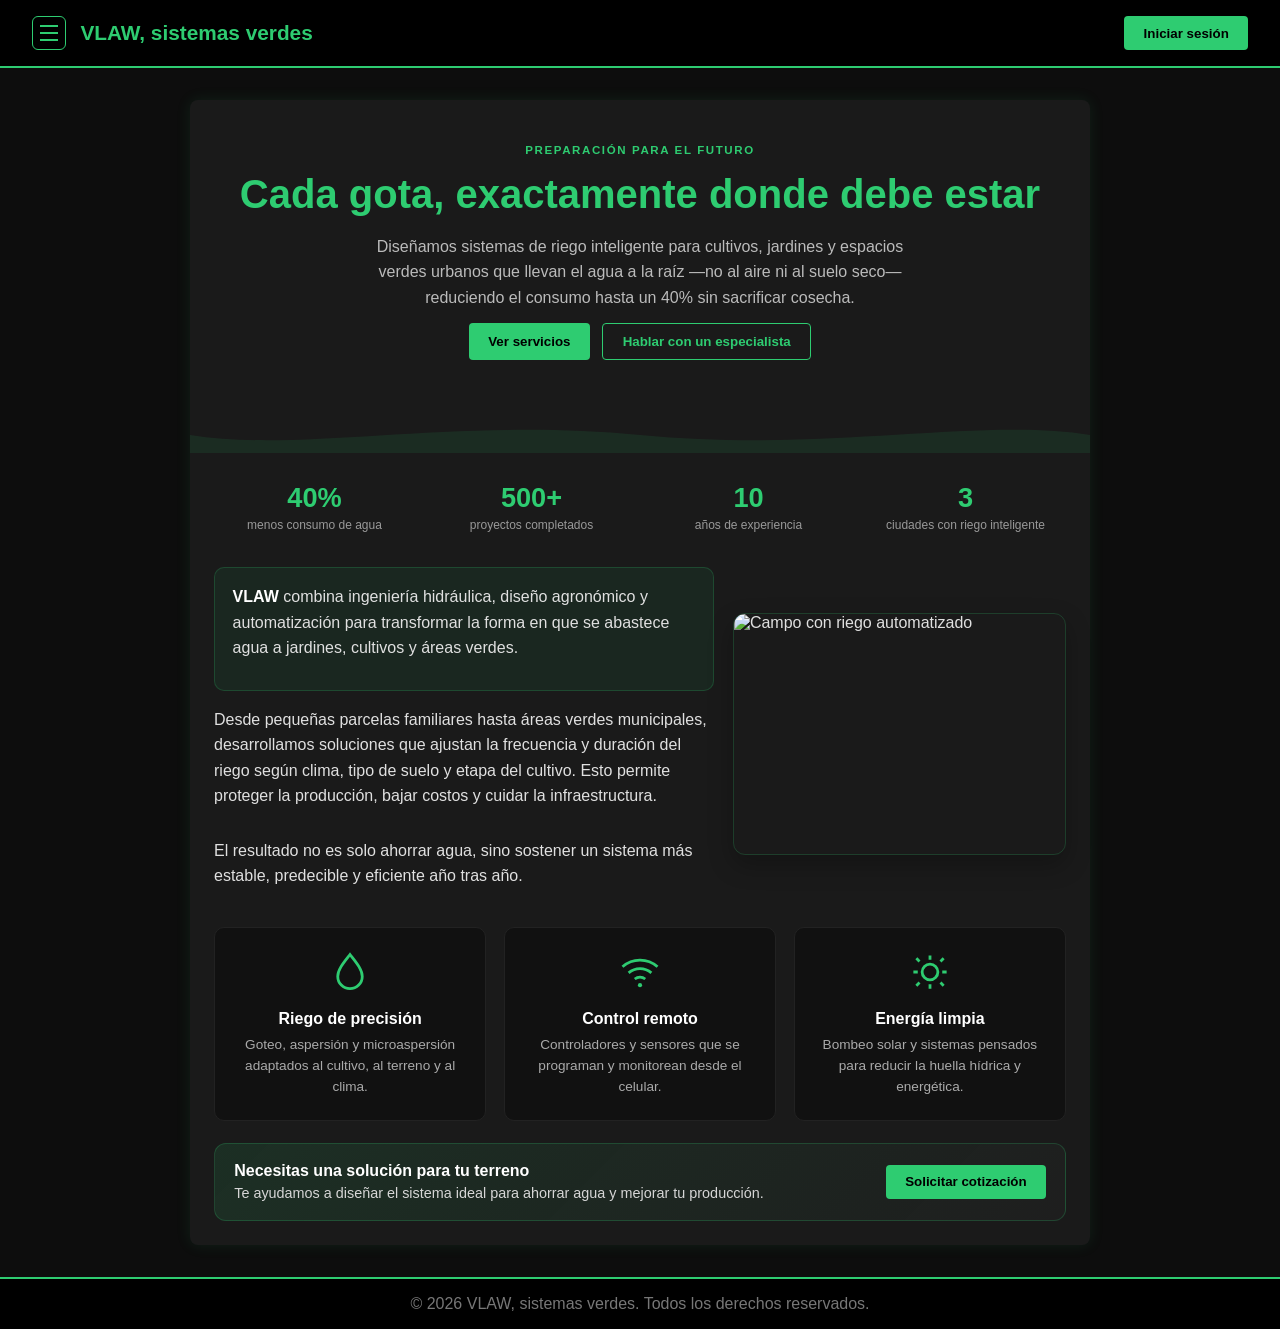
==== commit 079b0dc1: "Rename vlaw.html to index.html" ====
--- a/index.html
+++ b/index.html
@@ -6,39 +6,22 @@
 <title></title>
 <style>
   * { margin: 0; padding: 0; box-sizing: border-box; }
-  @keyframes pulseBG {
-    0%, 100% { transform: scale(1); }
-    50% { transform: scale(1.02); }
-  }
-
-  @keyframes fadeInUp {
-    from { opacity: 0; transform: translateY(18px); }
-    to { opacity: 1; transform: translateY(0); }
-  }
-
-  body {
-    font-family: 'Inter', Arial, sans-serif;
-    min-height: 100vh;
-    background: radial-gradient(circle at top left, rgba(46, 204, 113, 0.18), transparent 22%), radial-gradient(circle at bottom right, rgba(46, 204, 113, 0.1), transparent 20%), linear-gradient(135deg, #08100f 0%, #0d242d 45%, #091012 100%);
+  body { 
+    font-family: Arial, sans-serif;
+    background: #0d0d0d;
     color: #e0e0e0;
-    overflow-x: hidden;
-    animation: pulseBG 16s ease-in-out infinite;
   }
 
   .topbar { position: relative; }
 
   header {
-    background: rgba(0, 0, 0, 0.72);
+    background: #000;
     color: #fff;
     padding: 1rem 2rem;
     display: flex;
     justify-content: space-between;
     align-items: center;
-    border-bottom: 1px solid rgba(46, 204, 113, 0.35);
-    backdrop-filter: blur(12px);
-    position: sticky;
-    top: 0;
-    z-index: 80;
+    border-bottom: 2px solid #2ecc71;
   }
 
   .brand { display: flex; align-items: center; gap: 0.9rem; }
@@ -49,19 +32,12 @@
     background: #2ecc71;
     color: #000;
     border: none;
-    padding: 0.7rem 1.4rem;
-    border-radius: 999px;
+    padding: 0.6rem 1.2rem;
+    border-radius: 4px;
     cursor: pointer;
     font-weight: bold;
-    letter-spacing: 0.02em;
-    box-shadow: 0 10px 25px rgba(46, 204, 113, 0.18);
-    transition: background 0.2s ease, transform 0.2s ease, box-shadow 0.2s ease;
-  }
-  .btn:hover {
-    background: #27ae60;
-    transform: translateY(-1px);
-    box-shadow: 0 14px 28px rgba(46, 204, 113, 0.25);
-  }
+  }
+  .btn:hover { background: #27ae60; }
 
   .btn-outline {
     background: none;
@@ -103,21 +79,16 @@
     left: 2rem;
     display: flex;
     flex-direction: column;
-    width: 260px;
+    width: 240px;
     max-height: 0;
     overflow: hidden;
     opacity: 0;
-    background: rgba(17, 17, 17, 0.96);
-    border: 1px solid rgba(46, 204, 113, 0.45);
-    border-radius: 0 0 14px 14px;
-    box-shadow: 0 18px 45px rgba(0, 0, 0, 0.45);
-    transition: max-height 0.28s ease, opacity 0.24s ease, transform 0.2s ease;
-    transform: translateY(-10px);
+    background: #111;
+    border: 1px solid #2ecc71;
+    border-radius: 0 0 10px 10px;
+    box-shadow: 0 14px 30px rgba(0, 0, 0, 0.5);
+    transition: max-height 0.28s ease, opacity 0.2s ease;
     z-index: 60;
-  }
-
-  nav.tabs.open {
-    transform: translateY(0);
   }
 
   nav.tabs.open {
@@ -131,60 +102,226 @@
     border: none;
     color: #ccc;
     text-align: left;
-    padding: 0.9rem 1.1rem;
+    padding: 0.7rem 1.1rem;
     cursor: pointer;
-    font-size: 0.95rem;
+    font-size: 0.92rem;
     border-left: 3px solid transparent;
-    transition: color 0.2s ease, background 0.2s ease, transform 0.2s ease;
-  }
-
+  }
+
+  nav.tabs button:hover { color: #2ecc71; background: rgba(46, 204, 113, 0.06); }
   nav.tabs button.active {
     color: #2ecc71;
     border-left: 3px solid #2ecc71;
     font-weight: bold;
     background: rgba(46, 204, 113, 0.08);
-    transform: translateX(2px);
-  }
-
-  nav.tabs button:hover { color: #2ecc71; background: rgba(46, 204, 113, 0.06); }
+  }
 
   main {
-    max-width: 980px;
+    max-width: 900px;
     margin: 2rem auto;
-    padding: 1.8rem;
-    background: rgba(20, 28, 34, 0.96);
-    border-radius: 16px;
-    border: 1px solid rgba(255, 255, 255, 0.05);
-    box-shadow: 0 30px 90px rgba(0, 0, 0, 0.22);
-    min-height: 55vh;
-    overflow: hidden;
-  }
-
-  .tab-content {
-    display: none;
-    opacity: 0;
-    transform: translateY(18px);
-    transition: opacity 0.28s ease, transform 0.28s ease;
-    will-change: opacity, transform;
-  }
-  .tab-content.fade-enter {
-    opacity: 0;
-    transform: translateY(18px);
-  }
-  .tab-content.active {
-    display: block;
-    opacity: 1;
-    transform: translateY(0);
-  }
-  .tab-content.active.fade-enter {
-    animation: fadeInUp 0.42s ease both;
-  }
+    padding: 1.5rem;
+    background: #1a1a1a;
+    border-radius: 8px;
+    box-shadow: 0 0 15px rgba(46, 204, 113, 0.1);
+    min-height: 50vh;
+  }
+
+  .tab-content { display: none; }
+  .tab-content.active { display: block; }
 
   .tab-content h2 { color: #2ecc71; margin-bottom: 1rem; }
   .tab-content p { line-height: 1.6; margin-bottom: 0.8rem; }
 
+  .rich-layout {
+    display: grid;
+    grid-template-columns: 1.2fr 0.8fr;
+    gap: 1.2rem;
+    align-items: center;
+    margin: 1.2rem 0 1.6rem;
+  }
+
+  .text-stack {
+    display: grid;
+    gap: 1rem;
+  }
+
+  .highlight-box {
+    background: rgba(46, 204, 113, 0.08);
+    border: 1px solid rgba(46, 204, 113, 0.2);
+    border-radius: 10px;
+    padding: 1rem 1.1rem;
+  }
+
+  .highlight-box strong {
+    color: #fff;
+  }
+
+  .section-quote {
+    margin: 1rem 0;
+    padding: 1rem 1.1rem;
+    border-left: 3px solid #2ecc71;
+    background: rgba(255,255,255,0.02);
+    color: #d9d9d9;
+    font-style: italic;
+  }
+
+  .image-panel {
+    border-radius: 12px;
+    overflow: hidden;
+    border: 1px solid rgba(46, 204, 113, 0.2);
+    box-shadow: 0 10px 24px rgba(0,0,0,0.25);
+  }
+
+  .image-panel img {
+    width: 100%;
+    height: 100%;
+    min-height: 240px;
+    object-fit: cover;
+    display: block;
+  }
+   
+  .split-list {
+    display: grid;
+    grid-template-columns: repeat(auto-fit, minmax(220px, 1fr));
+    gap: 1rem;
+    margin-top: 1rem;
+  }
+
+  .mini-card {
+    background: #111;
+    border: 1px solid #222;
+    border-radius: 10px;
+    padding: 1rem;
+  }
+
+  .mini-card h3 {
+    color: #2ecc71;
+    margin-bottom: 0.4rem;
+    font-size: 1rem;
+  }
+
+  .mini-card ul {
+    list-style: none;
+    padding-left: 0;
+    color: #d2d2d2;
+    line-height: 1.7;
+    font-size: 0.9rem;
+  }
+
+  .mini-card li::before {
+    content: "✓ ";
+    color: #2ecc71;
+    font-weight: bold;
+  }
+
+  .process-grid {
+    display: grid;
+    grid-template-columns: repeat(auto-fit, minmax(180px, 1fr));
+    gap: 0.9rem;
+    margin-top: 1rem;
+  }
+
+  .step {
+    background: #101010;
+    border: 1px solid #262626;
+    border-radius: 10px;
+    padding: 1rem;
+    position: relative;
+  }
+
+  .step .num {
+    width: 28px;
+    height: 28px;
+    border-radius: 50%;
+    background: #2ecc71;
+    color: #000;
+    display: inline-flex;
+    align-items: center;
+    justify-content: center;
+    font-weight: bold;
+    margin-bottom: 0.6rem;
+  }
+
+  .step h3 {
+    color: #fff;
+    font-size: 0.96rem;
+    margin-bottom: 0.35rem;
+  }
+
+  .step p {
+    font-size: 0.84rem;
+    color: #b9b9b9;
+    margin-bottom: 0;
+  }
+
+  .cta-banner {
+    margin-top: 1.4rem;
+    padding: 1.1rem 1.2rem;
+    background: linear-gradient(135deg, rgba(46,204,113,0.12), rgba(255,255,255,0.02));
+    border: 1px solid rgba(46,204,113,0.22);
+    border-radius: 12px;
+    display: flex;
+    justify-content: space-between;
+    gap: 1rem;
+    align-items: center;
+    flex-wrap: wrap;
+  }
+
+  .user-form {
+    display: grid;
+    grid-template-columns: repeat(auto-fit, minmax(220px, 1fr));
+    gap: 1rem;
+    margin-top: 1.2rem;
+    background: #111;
+    border: 1px solid #242424;
+    border-radius: 12px;
+    padding: 1.2rem;
+  }
+
+  .field {
+    display: flex;
+    flex-direction: column;
+    gap: 0.4rem;
+  }
+
+  .field label {
+    color: #dcdcdc;
+    font-size: 0.85rem;
+  }
+
+  .field input,
+  .field textarea {
+    width: 100%;
+    background: #0d0d0d;
+    border: 1px solid #303030;
+    border-radius: 8px;
+    color: #fff;
+    padding: 0.7rem 0.8rem;
+    font: inherit;
+  }
+
+  .field textarea {
+    min-height: 110px;
+    resize: vertical;
+  }
+
+  .user-form .full-width {
+    grid-column: 1 / -1;
+  }
+
+  @media (max-width: 700px) {
+    .rich-layout {
+      grid-template-columns: 1fr;
+    }
+
+    .cta-banner {
+      align-items: flex-start;
+      flex-direction: column;
+    }
+  }
+
   /* ---- Inicio visual (hero, stats, features) ---- */
-  .hero { text-align: center; padding: 1.5rem 0.8rem 2rem; animation: fadeInUp 0.8s ease both; }
+  .hero { text-align: center; padding: 1rem 0.5rem 2rem; }
 
   .eyebrow {
     display: inline-block;
@@ -197,33 +334,25 @@
   }
 
   .hero-title {
-    font-size: clamp(2rem, 5vw, 3rem);
-    line-height: 1.08;
-    color: #ffffff;
-    font-weight: 900;
+    font-size: clamp(1.7rem, 4vw, 2.5rem);
+    line-height: 1.18;
+    color: #fff;
+    font-weight: 800;
     margin-bottom: 1rem;
-    letter-spacing: -0.03em;
-    text-shadow: 0 12px 40px rgba(0, 0, 0, 0.35);
-  }
-
-  .hero-sub {
-    max-width: 620px;
-    margin: 0 auto 1.8rem;
-    color: #c8cfd6;
-    line-height: 1.75;
-    font-size: 1rem;
+  }   
+
+  .hero-sub { 
+    max-width: 540px;
+    margin: 0 auto 1.6rem;
+    color: #bbb;
+    line-height: 1.65;
   }
 
   .hero-actions {
-    display: inline-flex;
-    gap: 0.9rem;
+    display: flex;
+    gap: 0.8rem;
     justify-content: center;
     flex-wrap: wrap;
-    margin-top: 1.4rem;
-  }
-
-  .hero-actions .btn {
-    min-width: 160px;
   }
 
   .wave-divider { line-height: 0; margin: 1.6rem -1.5rem 0; }
@@ -232,10 +361,10 @@
 
   .stat-grid {
     display: grid;
-    grid-template-columns: repeat(auto-fit, minmax(140px, 1fr));
+    grid-template-columns: repeat(auto-fit, minmax(120px, 1fr));
     gap: 1rem;
     text-align: center;
-    margin: 2rem 0 2.4rem;
+    margin: 1.8rem 0 2.2rem;
   }
 
   .stat-num { display: block; font-size: 1.7rem; font-weight: 800; color: #2ecc71; }
@@ -248,20 +377,14 @@
   }
 
   .feature {
-    background: rgba(18, 28, 34, 0.95);
-    border: 1px solid rgba(255,255,255,0.08);
-    border-radius: 18px;
-    padding: 1.6rem 1.3rem;
+    background: #111;
+    border: 1px solid #222;
+    border-radius: 10px;
+    padding: 1.4rem 1.1rem;
     text-align: center;
-    transition: border-color 0.24s ease, transform 0.24s ease, box-shadow 0.24s ease, background 0.24s ease;
-    will-change: transform, box-shadow, background;
-  }
-  .feature:hover {
-    background: rgba(34, 50, 62, 0.96);
-    border-color: #2ecc71;
-    transform: translateY(-6px);
-    box-shadow: 0 24px 45px rgba(46, 204, 113, 0.16);
-  }
+    transition: border-color 0.2s ease, transform 0.2s ease;
+  }
+  .feature:hover { border-color: #2ecc71; transform: translateY(-3px); }
 
   .feature-icon {
     width: 42px;
@@ -286,21 +409,12 @@
     display: none;
     position: fixed;
     top: 0; left: 0; right: 0; bottom: 0;
-    background: rgba(0,0,0,0.72);
+    background: rgba(0,0,0,0.8);
     justify-content: center;
     align-items: center;
     z-index: 100;
   }
   .modal-overlay.active { display: flex; }
-  .modal {
-    opacity: 0;
-    transform: translateY(-18px);
-    transition: opacity 0.28s ease, transform 0.28s ease;
-  }
-  .modal-overlay.active .modal {
-    opacity: 1;
-    transform: translateY(0);
-  }
 
   .modal {
     background: #1a1a1a;
@@ -323,34 +437,6 @@
     border-radius: 4px;
   }
 
-  .profile-form {
-    margin-top: 1rem;
-  }
-
-  .profile-form h3 {
-    color: #fff;
-    margin-bottom: 0.8rem;
-  }
-
-  .profile-form input {
-    width: 100%;
-    padding: 0.6rem;
-    margin-bottom: 0.8rem;
-    background: #0d0d0d;
-    border: 1px solid #333;
-    color: #fff;
-    border-radius: 4px;
-  }
-
-  .profile-form button {
-    width: 100%;
-    margin-top: 0.4rem;
-  }
-
-  .profile-form #profileMsg {
-    margin-top: 0.6rem;
-  }
-
   .modal .switch-link {
     color: #2ecc71;
     cursor: pointer;
@@ -382,18 +468,16 @@
   }
 
   .info-card {
-    background: rgba(16, 24, 32, 0.95);
-    border: 1px solid rgba(255,255,255,0.08);
-    border-radius: 14px;
-    padding: 1.1rem;
-    transition: border-color 0.24s ease, transform 0.24s ease, box-shadow 0.24s ease;
-    will-change: transform, box-shadow;
+    background: #111;
+    border: 1px solid #2a2a2a;
+    border-radius: 8px;
+    padding: 1rem;
+    transition: border-color 0.2s ease, transform 0.2s ease;
   }
 
   .info-card:hover {
     border-color: #2ecc71;
-    transform: translateY(-4px);
-    box-shadow: 0 20px 40px rgba(46, 204, 113, 0.09);
+    transform: translateY(-2px);
   }
 
   .info-card h3 {
@@ -517,6 +601,8 @@
       <input type="text" id="regName" placeholder="Nombre completo">
       <input type="email" id="regEmail" placeholder="Correo electrónico">
       <input type="tel" id="regPhone" placeholder="Teléfono">
+      <input type="text" id="regCity" placeholder="Ciudad">
+      <input type="text" id="regCompany" placeholder="Empresa o proyecto">
       <input type="text" id="regUser" placeholder="Usuario">
       <input type="password" id="regPass" placeholder="Contraseña">
       <button class="btn" id="registerSubmit" style="width:100%;">Registrarme</button>
@@ -557,6 +643,19 @@
         <div class="stat"><span class="stat-num">3</span><span class="stat-label">ciudades con riego inteligente</span></div>
       </div>
 
+      <div class="rich-layout">
+        <div class="text-stack">
+          <div class="highlight-box">
+            <p><strong>VLAW</strong> combina ingeniería hidráulica, diseño agronómico y automatización para transformar la forma en que se abastece agua a jardines, cultivos y áreas verdes.</p>
+          </div>
+          <p>Desde pequeñas parcelas familiares hasta áreas verdes municipales, desarrollamos soluciones que ajustan la frecuencia y duración del riego según clima, tipo de suelo y etapa del cultivo. Esto permite proteger la producción, bajar costos y cuidar la infraestructura.</p>
+          <p>El resultado no es solo ahorrar agua, sino sostener un sistema más estable, predecible y eficiente año tras año.</p>
+        </div>
+        <div class="image-panel">
+          <img src="https://images.unsplash.com/photo-1466692476868-aef1dfb1e735?auto=format&fit=crop&w=900&q=80" alt="Campo con riego automatizado" />
+        </div>
+      </div>
+
       <div class="feature-grid">
         <div class="feature">
           <svg class="feature-icon" viewBox="0 0 24 24" fill="none" stroke="currentColor" stroke-width="1.6">
@@ -581,81 +680,237 @@
           <h3>Energía limpia</h3>
           <p>Bombeo solar y sistemas pensados para reducir la huella hídrica y energética.</p>
         </div>
+      </div>
+
+      <div class="cta-banner">
+        <div>
+          <strong style="display:block; color:#fff; margin-bottom:0.3rem;">Necesitas una solución para tu terreno</strong>
+          <span style="color:#d6d6d6; font-size:0.9rem;">Te ayudamos a diseñar el sistema ideal para ahorrar agua y mejorar tu producción.</span>
+        </div>
+        <button class="btn" id="heroContact2">Solicitar cotización</button>
       </div>`
     },
     {
       title: "Sobre Nosotros",
       content: `<h2>Sobre Nosotros</h2>
-      <p>Fundada en 2015, VLAW, sistemas verdes nació con la misión de reducir el desperdicio de agua en la agricultura.</p>
+      <p>Fundada en 2015, VLAW, sistemas verdes nació con la misión de reducir el desperdicio de agua en la agricultura y en la gestión de los jardines y espacios públicos.</p>
+      <div class="rich-layout">
+        <div class="text-stack">
+          <p>Hoy somos un equipo de ingenieros, agrónomos e instaladores especializados en sistemas sostenibles de riego. Nuestra diferencia está en combinar diseño técnico con conocimiento real del terreno, porque un sistema eficiente no se mide solo por la cantidad de equipos, sino por la mejora continua en resultados.</p>
+          <div class="highlight-box">
+            <p><strong>Visión:</strong> convertir cada proyecto en un ejemplo de eficiencia hídrica, productividad y cuidado del medio ambiente.</p>
+          </div>
+          <p>Cada solución se crea a partir de la observación del suelo, el clima local, la variedad de cultivo y la infraestructura disponible. Así evitamos errores comunes como riego excesivo, presión inadecuada o pérdida por evaporación.</p>
+        </div>
+        <div class="image-panel">
+          <img src="https://images.unsplash.com/photo-1501004318641-b39e6451bec6?auto=format&fit=crop&w=900&q=80" alt="Equipo de ingeniería trabajando en soluciones verdes" />
+        </div>
+      </div>
+      <div class="split-list">
+        <div class="mini-card">
+          <h3>Nuestra misión</h3>
+          <ul>
+            <li>Reducir el consumo de agua con tecnología útil.</li>
+            <li>Mejorar rendimientos en cultivos y jardines.</li>
+            <li>Crear sistemas sostenibles para el largo plazo.</li>
+          </ul>
+        </div>
+        <div class="mini-card">
+          <h3>Nuestros valores</h3>
+          <ul>
+            <li>Honestidad técnica y acompañamiento real.</li>
+            <li>Calidad en materiales e instalación.</li>
+            <li>Soluciones pensadas para la realidad local.</li>
+          </ul>
+        </div>
+      </div>
       <div class="card-grid" id="grid-sobre"></div>`
     },
     {
       title: "Servicios",
       content: `<h2>Nuestros Servicios</h2>
-      <p>Diseño e instalación de sistemas de riego, mantenimiento y consultoría en eficiencia hídrica.</p>
+      <p>Diseñamos e instalamos sistemas de riego, realizamos mantenimiento y entregamos diagnóstico técnico para optimizar el uso del agua en cualquier tipo de proyecto.</p>
+      <div class="rich-layout">
+        <div class="text-stack">
+          <p>Desde la primera visita técnica hasta la puesta en marcha, nuestro equipo analiza la zona, la pendiente del terreno, el patrón de uso y la demanda del cultivo. Ese análisis permite definir la mejor combinación entre emisores, tuberías, programación y sensores.</p>
+          <div class="section-quote">“No entregamos equipos por entregar; desarrollamos soluciones que realmente funcionan en el campo y se mantienen con el tiempo.”</div>
+          <p>La atención incluye asesoría en selección de materiales, optimización de horarios de riego, reparación de fugas, limpieza de líneas y mejora de presión del sistema.</p>
+        </div>
+        <div class="image-panel">
+          <img src="https://images.unsplash.com/photo-1471193945509-9ad0617afabf?auto=format&fit=crop&w=900&q=80" alt="Instalación de sistema de riego" />
+        </div>
+      </div>
+      <div class="process-grid">
+        <div class="step"><div class="num">1</div><h3>Diagnóstico</h3><p>Evaluamos el suelo, el clima y la zona irrigada.</p></div>
+        <div class="step"><div class="num">2</div><h3>Diseño</h3><p>Definimos presión, caudal, emisores y programación.</p></div>
+        <div class="step"><div class="num">3</div><h3>Instalación</h3><p>Colocamos equipos con precisión y control de calidad.</p></div>
+        <div class="step"><div class="num">4</div><h3>Seguimiento</h3><p>Revisamos operación y ajustamos para mejorar resultados.</p></div>
+      </div>
       <div class="card-grid" id="serviciosGrid"></div>`
     },
     {
       title: "Sistemas de Riego",
       content: `<h2>Sistemas de Riego</h2>
-      <p>Cada cultivo y cada terreno necesita un método distinto. Estas son nuestras principales tecnologías.</p>
+      <p>Cada cultivo y cada terreno exige un método distinto. Nuestros sistemas se diseñan para optimizar la humedad del suelo, cuidar la energía y mejorar la productividad.</p>
+      <div class="split-list">
+        <div class="mini-card">
+          <h3>Riego por goteo</h3>
+          <ul>
+            <li>Entrega agua exacta a la raíz.</li>
+            <li>Reduce evaporación y pérdidas.</li>
+            <li>Ideal para árboles y hortalizas.</li>
+          </ul>
+        </div>
+        <div class="mini-card">
+          <h3>Aspersión</h3>
+          <ul>
+            <li>Cubre áreas grandes de forma uniforme.</li>
+            <li>Muy útil en céspedes y jardines.</li>
+            <li>Mejora la presentación visual del espacio.</li>
+          </ul>
+        </div>
+        <div class="mini-card">
+          <h3>Microaspersión</h3>
+          <ul>
+            <li>Regula humedad de forma gradual.</li>
+            <li>Es útil en viveros y cultivos sensibles.</li>
+            <li>Evita encharcamientos.</li>
+          </ul>
+        </div>
+      </div>
+      <div class="rich-layout">
+        <div class="text-stack">
+          <p>Al momento de elegir el sistema, consideramos la topografía, la permeabilidad del suelo, la velocidad del viento, la radiación solar y la etapa fisiológica de la planta. Esto permite adaptar la presión de trabajo y la frecuencia del riego sin desperdicio.</p>
+          <p>También apoyamos la automatización por horario, humedad del suelo o sensores climáticos. Así el sistema reacciona a condiciones reales del entorno y evita la mala programación del riego manual.</p>
+        </div>
+        <div class="image-panel">
+          <img src="https://images.unsplash.com/photo-1464226184884-fa52ac9c0f6d?auto=format&fit=crop&w=900&q=80" alt="Sistema de riego moderno en cultivo" />
+        </div>
+      </div>
       <div class="card-grid" id="grid-sistemas"></div>`
     },
     {
       title: "Productos",
       content: `<h2>Productos</h2>
-      <p>Equipamiento de alta durabilidad, pensado para funcionar en campo durante años.</p>
+      <p>Trabajamos con equipo técnico de alto rendimiento para asegurar estabilidad, resistencia y ahorro operativo durante años de funcionamiento.</p>
+      <div class="rich-layout">
+        <div class="text-stack">
+          <p>Ofrecemos controladores inteligentes, sensores de humedad, filtros, electroválvulas, emisores, tuberías y accesorios de alta durabilidad. Cada componente se selecciona según la presión, el flujo y la carga de trabajo del sistema.</p>
+          <div class="highlight-box">Nuestra prioridad es que el equipo funcione sin fallas de presión, sin obstrucciones y con un mantenimiento simple y económico.</div>
+        </div>
+        <div class="image-panel">
+          <img src="https://images.unsplash.com/photo-1581092335397-4ca1c5f5d8da?auto=format&fit=crop&w=900&q=80" alt="Componentes de riego industrial" />
+        </div>
+      </div>
       <div class="card-grid" id="grid-productos"></div>`
     },
     {
       title: "Proyectos",
       content: `<h2>Proyectos Destacados</h2>
-      <p>Algunos de los proyectos que reflejan nuestro trabajo en distintas escalas.</p>
+      <p>Hemos trabajado con productores, municipios y empresas que buscan reducir costos, mejorar la presentación de áreas verdes y proteger el recurso hídrico.</p>
+      <div class="rich-layout">
+        <div class="text-stack">
+          <p>En viñedos, huertos, viveros y parques urbanos hemos puesto en marcha sistemas de riego diseñados para la realidad local y el tipo de superficie. El trabajo va más allá de instalar tuberías: se analiza el patrón de consumo, se controla el tiempo y se ajustan parámetros para evitar pérdidas.</p>
+          <div class="section-quote">En la mayoría de nuestros proyectos, el ahorro en agua y energía se refleja en los primeros meses de operación.</div>
+        </div>
+        <div class="image-panel">
+          <img src="https://images.unsplash.com/photo-1500937386664-56d1dfef3854?auto=format&fit=crop&w=900&q=80" alt="Proyecto de riego en terreno agrícola" />
+        </div>
+      </div>
       <div class="card-grid" id="grid-proyectos"></div>`
     },
     {
       title: "Clientes",
       content: `<h2>Nuestros Clientes</h2>
-      <p>Más de 500 proyectos completados junto a distintos tipos de clientes en los últimos 10 años.</p>
+      <p>Atendemos a agricultores, cooperativas, desarrolladores, municipios y administradores de jardines privados con soluciones adaptadas a cada escala y presupuesto.</p>
+      <div class="split-list">
+        <div class="mini-card">
+          <h3>Productores</h3>
+          <ul>
+            <li>Optimización del cultivo y ahorro de agua.</li>
+            <li>Mejor control de fertilización y humedad.</li>
+            <li>Mayor previsibilidad en temporadas secas.</li>
+          </ul>
+        </div>
+        <div class="mini-card">
+          <h3>Municipios</h3>
+          <ul>
+            <li>Riego eficiente para parques y avenidas.</li>
+            <li>Menor gasto en mantenimiento.</li>
+            <li>Mayor calidad visual en áreas verdes.</li>
+          </ul>
+        </div>
+        <div class="mini-card">
+          <h3>Empresas y condominios</h3>
+          <ul>
+            <li>Control centralizado del riego.</li>
+            <li>Atención en zonas con alto consumo.</li>
+            <li>Soluciones a la medida para jardines comunes.</li>
+          </ul>
+        </div>
+      </div>
       <div class="card-grid" id="grid-clientes"></div>`
     },
     {
       title: "Sostenibilidad",
       content: `<h2>Sostenibilidad</h2>
-      <p>El agua es un recurso finito. Así es como la cuidamos en cada proyecto.</p>
+      <p>El agua es un recurso limitado y cada proyecto que tomamos debe aportar eficiencia, resiliencia y cuidado ambiental.</p>
+      <div class="rich-layout">
+        <div class="text-stack">
+          <p>En VLAW, la sostenibilidad comienza por la reducción de pérdidas durante la operación del sistema: usamos tecnología para evitar riego excesivo, aplicar el agua justa en el momento indicado y trabajar con fuentes de energía más limpias cuando se requiere combustible o bombeo.</p>
+          <p>También promovemos la reutilización y la conservación del suelo, combinando sistemas modernos con prácticas responsables para reducir la erosión, mejorar los rendimientos y proteger los acuíferos de la sobreexplotación.</p>
+        </div>
+        <div class="image-panel">
+          <img src="https://images.unsplash.com/photo-1492496913980-501348b61469?auto=format&fit=crop&w=900&q=80" alt="Paisaje ecológico con cultivo sostenible" />
+        </div>
+      </div>
       <div class="card-grid" id="grid-sostenibilidad"></div>`
     },
     {
       title: "Preguntas Frecuentes",
       content: `<h2>Preguntas Frecuentes</h2>
-      <p>Toca una pregunta para ver la respuesta.</p>
-      <div class="card-grid faq-grid" id="grid-faq"></div>`
+      <p>Toca una pregunta para ver la respuesta. Aquí resolvemos dudas comunes sobre tiempos, precio, mantenimiento y garantías.</p>
+      <div class="card-grid faq-grid" id="grid-faq"></div>
+      <div class="cta-banner">
+        <div>
+          <strong style="display:block; color:#fff; margin-bottom:0.3rem;">¿Aún tienes dudas?</strong>
+          <span style="color:#d6d6d6; font-size:0.9rem;">Podemos analizar tu caso específico y recomendar la mejor solución sin compromiso.</span>
+        </div>
+        <button class="btn" id="faqContact">Hablar con un asesor</button>
+      </div>`
+    },
+    {
+      title: "Mi información",
+      requiresAuth: true,
+      content: `<h2>Mi información</h2>
+      <div id="miInfoContainer"></div>`
     },
     {
       title: "Contacto",
       content: `<h2>Contacto</h2>
-      <p>Escríbenos directamente o elige el área con la que quieres hablar.</p>
+      <p>Escríbenos directamente o elige el área con la que quieres hablar. Estamos listos para responder consultas, presupuestos o mantenimiento.</p>
+      <div class="rich-layout">
+        <div class="text-stack">
+          <div class="mini-card">
+            <h3>Datos de contacto</h3>
+            <ul>
+              <li>Correo: contacto@vlaw.com</li>
+              <li>Ventas: ventas@vlaw.com</li>
+              <li>Soporte: soporte@vlaw.com</li>
+              <li>Tel: +503 7195-9635</li>
+              <li>Dirección: Av. del Agua 123, Ciudad Verde</li>
+            </ul>
+          </div>
+          <div class="highlight-box">
+            <p><strong>Horario de atención:</strong> lunes a sábado de 8:00 a 18:00 horas.</p>
+          </div>
+        </div>
+        <div class="image-panel">
+          <img src="https://images.unsplash.com/photo-1552664730-d307ca884978?auto=format&fit=crop&w=900&q=80" alt="Atención al cliente y asesoría técnica" />
+        </div>
+      </div>
       <div class="card-grid" id="grid-contacto"></div>
-      <p style="margin-top:1.2rem; color:#888; font-size:0.85rem;">Correo general: contacto@vlaw.com · Tel: +52 55 1234 5678 · Av. del Agua 123, Ciudad Verde.</p>`
-    },
-    {
-      title: "Mi Información",
-      secure: true,
-      content: `<h2>Mi Información</h2>
-      <p id="userInfoText">Accede con tu cuenta para ver tus datos.</p>
-      <div id="miInfoStats">
-        <p>Visitas a la página: <strong id="visitCount">0</strong></p>
-        <p>Lo que más ves:</p>
-        <ul id="mostViewedList"><li>No hay registros aún.</li></ul>
-      </div>
-      <div class="profile-form" id="profileFormContainer">
-        <h3>Mi perfil</h3>
-        <input type="text" id="profileName" placeholder="Nombre completo">
-        <input type="email" id="profileEmail" placeholder="Correo electrónico">
-        <input type="tel" id="profilePhone" placeholder="Teléfono">
-        <button class="btn" type="button" id="saveProfileBtn">Guardar información</button>
-        <p class="msg" id="profileMsg"></p>
-      </div>`
+      <p style="margin-top:1.2rem; color:#888; font-size:0.85rem;">Correo general: contacto@vlaw.com · Tel: +503 7195-9635 · Av. del Agua 123, Ciudad Verde.</p>`
     }
   ];
 
@@ -684,61 +939,52 @@
     const btn = document.createElement('button');
     btn.textContent = tab.title;
     btn.className = i === 0 ? 'active' : '';
-    if (tab.secure) {
-      btn.style.display = 'none';
-      btn.dataset.secure = 'true';
-    }
+    btn.dataset.requiresAuth = tab.requiresAuth ? 'true' : 'false';
     btn.addEventListener('click', () => {
-      registrarVistaTab(i);
+      if (tab.requiresAuth && !usuarioActual) return;
       activarTab(i);
       cerrarMenu();
     });
     tabsNav.appendChild(btn);
 
     const div = document.createElement('div');
-    div.className = 'tab-content fade-enter' + (i === 0 ? ' active' : '');
+    div.className = 'tab-content' + (i === 0 ? ' active' : '');
     div.innerHTML = tab.content;
     contenido.appendChild(div);
   });
 
-  actualizarTabsDeSesion(false);
+  function syncAuthTabs() {
+    const buttons = document.querySelectorAll('nav.tabs button');
+    buttons.forEach((btn, i) => {
+      const tab = tabs[i];
+      const isLocked = !!tab?.requiresAuth && !usuarioActual;
+      btn.style.display = isLocked ? 'none' : 'block';
+    });
+
+    const visibleTabs = tabs.filter(tab => !(tab.requiresAuth && !usuarioActual));
+    if (!usuarioActual && tabs[9] && tabs[9].requiresAuth) {
+      activarTab(0);
+    } else if (usuarioActual && !visibleTabs.some((tab, idx) => tabs.indexOf(tab) === 0)) {
+      activarTab(0);
+    }
+  }
 
   document.getElementById('heroCta')?.addEventListener('click', () => activarTab(2));
-  document.getElementById('heroContact')?.addEventListener('click', () => activarTab(9));
+  document.getElementById('heroContact')?.addEventListener('click', () => activarTab(10));
+  document.getElementById('heroContact2')?.addEventListener('click', () => activarTab(10));
+  document.getElementById('faqContact')?.addEventListener('click', () => activarTab(10));
 
   function activarTab(index) {
     document.querySelectorAll('nav.tabs button').forEach((b, i) => {
       b.classList.toggle('active', i === index);
     });
     document.querySelectorAll('.tab-content').forEach((c, i) => {
-      const active = i === index;
-      c.classList.toggle('active', active);
-      if (active) {
-        c.classList.remove('fade-enter');
-        void c.offsetWidth;
-        c.classList.add('fade-enter');
-      }
+      c.classList.toggle('active', i === index);
     });
   }
 
-  function actualizarTabsDeSesion(loggedIn) {
-    document.querySelectorAll('nav.tabs button').forEach((btn, i) => {
-      const tab = tabs[i];
-      if (tab.secure) {
-        btn.style.display = loggedIn ? 'block' : 'none';
-        if (!loggedIn && btn.classList.contains('active')) {
-          activarTab(0);
-        }
-      }
-    });
-  }
-
-  function obtenerIndiceMiInfo() {
-    return tabs.findIndex(tab => tab.title === 'Mi Información');
-  }
-
   // ---------- Motor genérico de tarjetas dinámicas ----------
-  // Cada pestaña (excepto Inicio) usa este mismo motor para pintar
+  // Cada pestaña (excepto Inicio) usa este mismo motor para pintar 
   // tarjetas con un recuadro expandible de "más información": texto
   // ampliado + una foto de referencia del tema.
   function crearTarjetas(gridId, items, opciones = {}) {
@@ -878,7 +1124,7 @@
       detalle: 'La combinación de riego de precisión y sensores de humedad evita el desperdicio, entregando solo el agua que la planta necesita.',
       imagen: fotoGoteo },
     { id: 'energia', titulo: 'Energía Solar', resumen: 'Bombeo de agua con energía limpia.',
-      detalle: 'Instalamos sistemas de bombeo solar que reducen la dependencia de combustibles fósiles y bajan los costos operativos.',
+      detalle: 'Instalamos sistemas de bombeo solar que reduc en la dependencia de combustibles fósiles y bajan los costos operativos.',
       imagen: fotoSolar },
     { id: 'impacto', titulo: 'Impacto Ambiental', resumen: 'Menos presión sobre fuentes de agua locales.',
       detalle: 'Cada sistema que instalamos ayuda a preservar acuíferos y ríos, protegiendo el recurso para las próximas generaciones.',
@@ -907,85 +1153,8 @@
   ]);
 
   // ---------- Sistema de usuarios (en memoria) ----------
-  let usuarios = cargarUsuarios(); // { user, pass, name, email, phone, visitCount, viewCounts }
+  const usuarios = [];
   let usuarioActual = null;
-
-  function cargarUsuarios() {
-    try {
-      const saved = localStorage.getItem('vlawUsuarios');
-      return saved ? JSON.parse(saved) : [];
-    } catch (error) {
-      return [];
-    }
-  }
-
-  function guardarUsuarios() {
-    localStorage.setItem('vlawUsuarios', JSON.stringify(usuarios));
-  }
-
-  function registrarVisitaPagina() {
-    if (!usuarioActual) return;
-    const perfil = usuarios.find(u => u.user === usuarioActual);
-    if (!perfil) return;
-    perfil.visitCount = (perfil.visitCount || 0) + 1;
-    guardarUsuarios();
-    actualizarMiInformacion();
-  }
-
-  function registrarVistaTab(index) {
-    if (!usuarioActual) return;
-    const tab = tabs[index];
-    if (!tab || tab.secure) return;
-    const perfil = usuarios.find(u => u.user === usuarioActual);
-    if (!perfil) return;
-    perfil.viewCounts = perfil.viewCounts || {};
-    const key = tab.title;
-    perfil.viewCounts[key] = (perfil.viewCounts[key] || 0) + 1;
-    guardarUsuarios();
-    actualizarMiInformacion();
-  }
-
-  function actualizarMiInformacion() {
-    const perfil = usuarioActual ? usuarios.find(u => u.user === usuarioActual) : null;
-    const infoTexto = document.getElementById('userInfoText');
-    const visitCount = document.getElementById('visitCount');
-    const mostViewedList = document.getElementById('mostViewedList');
-    const profileName = document.getElementById('profileName');
-    const profileEmail = document.getElementById('profileEmail');
-    const profilePhone = document.getElementById('profilePhone');
-    const profileMsg = document.getElementById('profileMsg');
-
-    if (!perfil) {
-      if (infoTexto) infoTexto.textContent = 'Accede con tu cuenta para ver tus datos.';
-      if (visitCount) visitCount.textContent = '0';
-      if (mostViewedList) mostViewedList.innerHTML = '<li>No hay registros aún.</li>';
-      if (profileName) profileName.value = '';
-      if (profileEmail) profileEmail.value = '';
-      if (profilePhone) profilePhone.value = '';
-      if (profileMsg) profileMsg.textContent = '';
-      return;
-    }
-
-    if (infoTexto) {
-      infoTexto.textContent = `Usuario: ${perfil.user}. Nombre: ${perfil.name || 'Sin nombre'}.`;
-    }
-    if (visitCount) {
-      visitCount.textContent = perfil.visitCount ? perfil.visitCount.toString() : '0';
-    }
-    if (profileName) profileName.value = perfil.name || '';
-    if (profileEmail) profileEmail.value = perfil.email || '';
-    if (profilePhone) profilePhone.value = perfil.phone || '';
-    if (profileMsg) profileMsg.textContent = '';
-
-    if (mostViewedList) {
-      const items = Object.entries(perfil.viewCounts || {}).sort((a, b) => b[1] - a[1]);
-      if (items.length === 0) {
-        mostViewedList.innerHTML = '<li>No hay registros aún.</li>';
-      } else {
-        mostViewedList.innerHTML = items.slice(0, 5).map(([name, count]) => `<li>${name}: ${count} veces</li>`).join('');
-      }
-    }
-  }
 
   const modalOverlay = document.getElementById('modalOverlay');
   const loginBtn = document.getElementById('loginBtn');
@@ -998,6 +1167,104 @@
   const userNameSpan = document.getElementById('userName');
   const logoutBtn = document.getElementById('logoutBtn');
 
+  function obtenerUsuarioActual() {
+    return usuarios.find(u => u.user === usuarioActual) || null;
+  }
+
+  function escaparHtml(value = '') {
+    return String(value)
+      .replace(/&/g, '&amp;')
+      .replace(/</g, '&lt;')
+      .replace(/>/g, '&gt;')
+      .replace(/"/g, '&quot;')
+      .replace(/'/g, '&#039;');
+  }
+
+  function renderMiInformacion() {
+    const container = document.getElementById('miInfoContainer');
+    if (!container) return;
+
+    if (!usuarioActual) {
+      container.innerHTML = `
+        <div class="highlight-box">
+          <p><strong>Sin sesión activa.</strong> Inicia sesión para ver y actualizar tu información personal.</p>
+        </div>
+      `;
+      return;
+    }
+
+    const perfil = obtenerUsuarioActual();
+    if (!perfil) {
+      container.innerHTML = `
+        <div class="highlight-box">
+          <p><strong>No se encontró tu perfil.</strong> Vuelve a iniciar sesión.</p>
+        </div>
+      `;
+      return;
+    }
+
+    container.innerHTML = `
+      <div class="user-form">
+        <div class="field">
+          <label>Nombre completo</label>
+          <input type="text" id="infoName" value="${escaparHtml(perfil.name || '')}">
+        </div>
+        <div class="field">
+          <label>Usuario</label>
+          <input type="text" id="infoUser" value="${escaparHtml(perfil.user || '')}" readonly>
+        </div>
+        <div class="field">
+          <label>Correo electrónico</label>
+          <input type="email" id="infoEmail" value="${escaparHtml(perfil.email || '')}">
+        </div>
+        <div class="field">
+          <label>Teléfono</label>
+          <input type="tel" id="infoPhone" value="${escaparHtml(perfil.phone || '')}">
+        </div>
+        <div class="field">
+          <label>Ciudad</label>
+          <input type="text" id="infoCity" value="${escaparHtml(perfil.city || '')}">
+        </div>
+        <div class="field">
+          <label>Empresa o proyecto</label>
+          <input type="text" id="infoCompany" value="${escaparHtml(perfil.company || '')}">
+        </div>
+        <div class="field full-width">
+          <label>Necesidad o descripción del proyecto</label>
+          <textarea id="infoProject">${escaparHtml(perfil.project || '')}</textarea>
+        </div>
+        <div class="field full-width">
+          <button class="btn" id="guardarInfoBtn">Guardar información</button>
+        </div>
+      </div>
+      <p class="msg" id="profileMsg"></p>
+    `;
+
+    document.getElementById('guardarInfoBtn')?.addEventListener('click', () => {
+      const perfilActual = obtenerUsuarioActual();
+      if (!perfilActual) return;
+
+      perfilActual.name = document.getElementById('infoName').value.trim();
+      perfilActual.email = document.getElementById('infoEmail').value.trim();
+      perfilActual.phone = document.getElementById('infoPhone').value.trim();
+      perfilActual.city = document.getElementById('infoCity').value.trim();
+      perfilActual.company = document.getElementById('infoCompany').value.trim();
+      perfilActual.project = document.getElementById('infoProject').value.trim();
+
+      const msg = document.getElementById('profileMsg');
+      if (!perfilActual.name || !perfilActual.email || !perfilActual.phone || !perfilActual.city) {
+        msg.textContent = 'Completa nombre, correo, teléfono y ciudad para continuar.';
+        msg.className = 'msg error';
+        return;
+      }
+
+      msg.textContent = 'Tu información se guardó correctamente.';
+      msg.className = 'msg success';
+      userNameSpan.textContent = `Hola, ${perfilActual.name || perfilActual.user}`;
+      renderMiInformacion();
+    });
+  }
+
   loginBtn.addEventListener('click', () => modalOverlay.classList.add('active'));
   closeModal.addEventListener('click', () => modalOverlay.classList.remove('active'));
 
@@ -1015,12 +1282,14 @@
     const name = document.getElementById('regName').value.trim();
     const email = document.getElementById('regEmail').value.trim();
     const phone = document.getElementById('regPhone').value.trim();
+    const city = document.getElementById('regCity').value.trim();
+    const company = document.getElementById('regCompany').value.trim();
     const user = document.getElementById('regUser').value.trim();
     const pass = document.getElementById('regPass').value.trim();
     const msg = document.getElementById('registerMsg');
 
-    if (!name || !email || !phone || !user || !pass) {
-      msg.textContent = 'Completa todos los campos.';
+    if (!name || !email || !phone || !city || !user || !pass) {
+      msg.textContent = 'Completa todos los campos obligatorios.';
       msg.className = 'msg error';
       return;
     }
@@ -1029,13 +1298,25 @@
       msg.className = 'msg error';
       return;
     }
-    usuarios.push({ user, pass, name, email, phone, visitCount: 0, viewCounts: {} });
-    guardarUsuarios();
+
+    usuarios.push({
+      user,
+      pass,
+      name,
+      email,
+      phone,
+      city,
+      company,
+      project: ''
+    });
+
     msg.textContent = 'Cuenta creada. Ahora inicia sesión.';
     msg.className = 'msg success';
     document.getElementById('regName').value = '';
     document.getElementById('regEmail').value = '';
     document.getElementById('regPhone').value = '';
+    document.getElementById('regCity').value = '';
+    document.getElementById('regCompany').value = '';
     document.getElementById('regUser').value = '';
     document.getElementById('regPass').value = '';
   });
@@ -1055,56 +1336,36 @@
     usuarioActual = encontrado.user;
     msg.textContent = '';
     modalOverlay.classList.remove('active');
-    registrarVisitaPagina();
     mostrarSesionIniciada();
   });
 
   function mostrarSesionIniciada() {
+    const perfil = obtenerUsuarioActual();
     loginBtn.style.display = 'none';
     userPanel.style.display = 'flex';
-    userNameSpan.textContent = `Hola, ${usuarioActual}`;
-    actualizarTabsDeSesion(true);
-    actualizarMiInformacion();
-    const miInfoIndex = obtenerIndiceMiInfo();
-    if (miInfoIndex >= 0) {
-      activarTab(miInfoIndex);
-    }
-  }
-
-  document.getElementById('saveProfileBtn').addEventListener('click', () => {
-    if (!usuarioActual) return;
-    const perfil = usuarios.find(u => u.user === usuarioActual);
-    if (!perfil) return;
-
-    const name = document.getElementById('profileName').value.trim();
-    const email = document.getElementById('profileEmail').value.trim();
-    const phone = document.getElementById('profilePhone').value.trim();
-    const profileMsg = document.getElementById('profileMsg');
-
-    if (!name || !email || !phone) {
-      profileMsg.textContent = 'Completa todos los campos del perfil.';
-      profileMsg.className = 'msg error';
-      return;
-    }
-
-    perfil.name = name;
-    perfil.email = email;
-    perfil.phone = phone;
-    guardarUsuarios();
-
-    profileMsg.textContent = 'Información guardada correctamente.';
-    profileMsg.className = 'msg success';
-    actualizarMiInformacion();
-  });
+    userNameSpan.textContent = `Hola, ${perfil ? (perfil.name || perfil.user) : usuarioActual}`;
+    syncAuthTabs();
+    renderMiInformacion();
+    activarTab(9);
+  }
 
   logoutBtn.addEventListener('click', () => {
     usuarioActual = null;
     loginBtn.style.display = 'inline-block';
     userPanel.style.display = 'none';
-    actualizarTabsDeSesion(false);
     document.getElementById('loginUser').value = '';
     document.getElementById('loginPass').value = '';
+    userNameSpan.textContent = '';
+    syncAuthTabs();
+    renderMiInformacion();
+    activarTab(0);
   });
+
+  syncAuthTabs();
+
+  document.getElementById('heroContact')?.addEventListener('click', () => activarTab(10));
+  document.getElementById('heroContact2')?.addEventListener('click', () => activarTab(10));
+  document.getElementById('faqContact')?.addEventListener('click', () => activarTab(10));
 </script>
 
 </body>
